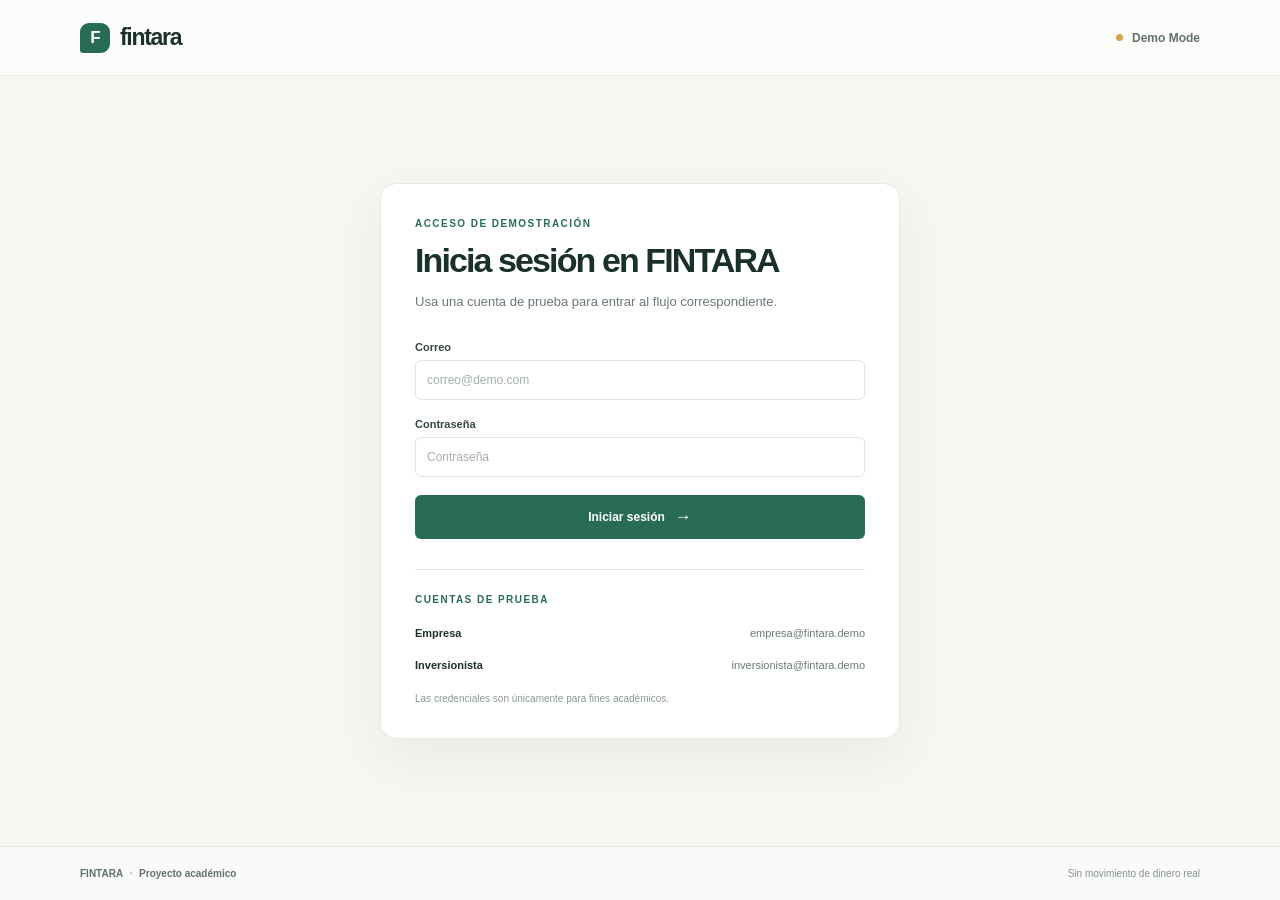
==== business-repayment.html @ a56fd414 "Add files via upload" ====
<!doctype html>
<html lang="es">
  <head>
    <meta charset="utf-8">
    <meta name="viewport" content="width=device-width, initial-scale=1">
    <meta name="theme-color" content="#f6f7f3">

    <title>FINTARA | Plan de pagos</title>

    <link rel="stylesheet" href="styles.css">
    <script src="auth.js" defer></script>
    <script src="business-repayment.js" defer></script>
  </head>

  <body>

    <header class="site-header">

      <a class="brand" href="index.html" aria-label="FINTARA, inicio">
        <span class="brand-mark" aria-hidden="true">F</span>
        <span>fintara</span>
      </a>

      <span class="demo-label">
        <span aria-hidden="true"></span>
        Demo Mode
      </span>

    </header>


    <main>

      <section class="intro">

        <p class="eyebrow">PLAN DE PAGOS</p>

        <h1>Así se vería tu repago.</h1>

        <p class="intro-copy">
  Consulta las condiciones y el calendario estimado de pagos del
  financiamiento simulado.
</p>

      </section>


      <nav class="progress" aria-label="Avance del financiamiento">

        <div class="progress-step progress-step-active">
          <span class="step-number">1</span>
          <span>Solicitud</span>
        </div>

        <span class="progress-line" aria-hidden="true"></span>

        <div class="progress-step progress-step-active">
          <span class="step-number">2</span>
          <span>Fondeo</span>
        </div>

        <span class="progress-line" aria-hidden="true"></span>

        <div class="progress-step progress-step-active">
          <span class="step-number">3</span>
          <span>Repago</span>
        </div>

      </nav>


      <div class="repayment-layout">

        <section class="repayment-card">

          <div class="repayment-header">

            <div>
              <p class="eyebrow">FINANCIAMIENTO SIMULADO</p>
              <h2>Resumen del plan de pagos</h2>
            </div>

            <span class="repayment-status">
              Repago activo
            </span>

          </div>


        <div class="repayment-metrics">

  <div class="repayment-metric">
    <span>Monto financiado</span>
    <strong id="repayment-financed-amount">—</strong>
  </div>

  <div class="repayment-metric">
    <span>Tasa anual demo</span>
   <strong id="repayment-annual-rate">—</strong>
  </div>

  <div class="repayment-metric">
    <span>Pago mensual estimado</span>
    <strong id="repayment-monthly-payment">—</strong>
  </div>

  <div class="repayment-metric">
    <span>Plazo</span>
    <strong id="repayment-term">—</strong>
  </div>

  <div class="repayment-metric">
    <span>Total estimado a pagar</span>
    <strong id="repayment-total">—</strong>
  </div>

  <div class="repayment-metric">
    <span>Comisión de plataforma</span>
    <strong id="repayment-platform-fee">—</strong>
  </div>

</div>

<div class="repayment-assumption-box">

  <p class="eyebrow">SUPUESTO ACADÉMICO</p>

  <p>
    Para este demo, FINTARA utiliza una comisión de plataforma equivalente
    al 4% del monto fondeado. Esta tarifa es un supuesto académico basado
    en referencias del sector y no representa una comisión comercial vigente.
  </p>

  <p>
    La comisión mostrada no incluye IVA.
  </p>

</div>
          <div class="repayment-section">

            <h3>Próximo pago</h3>

            <div class="next-payment-card">

              <div>
                <span>Pago 1 de 12</span>
                <strong id="next-payment-amount">—</strong>
              </div>

              <div>
                <span>Estado</span>
                <strong>Pendiente</strong>
              </div>

            </div>

          </div>


          <div class="repayment-section">

            <h3>Calendario de pagos</h3>

            <div class="repayment-table-wrapper">

              <table class="repayment-table">

                <thead>
                  <tr>
                    <th>Pago</th>
                    <th>Monto</th>
                    <th>Estado</th>
                  </tr>
                </thead>

                <tbody id="repayment-table-body">
                </tbody>

              </table>

            </div>

          </div>


          <div class="funding-note">

            <span class="note-icon" aria-hidden="true">i</span>

            <p>
  <strong>Demo Mode.</strong>
  La tasa, comisión y calendario mostrados son supuestos académicos.
  No existen cargos, transferencias ni obligaciones de pago reales.
</p>

          </div>


          <button
            id="finish-business-flow-button"
            class="submit-button"
            type="button"
          >
            Finalizar demo de empresa
            <span aria-hidden="true">✓</span>
          </button>

        </section>


        <aside class="side-panel">

          <p class="eyebrow">REPAGO</p>

          <h2 id="repayment-business-name">
            Proyecto financiado
          </h2>

          <p id="repayment-purpose">
            —
          </p>

          <div class="side-divider"></div>

          <div class="side-note">

            <span class="note-icon" aria-hidden="true">i</span>

            <p>
              En una operación real, la institución autorizada gestionaría
              el cobro y la distribución de los pagos correspondientes.
            </p>

          </div>

        </aside>

      </div>

    </main>


    <footer class="site-footer">

      <span>
        FINTARA
        <span aria-hidden="true">·</span>
        Proyecto académico
      </span>

      <span>Sin movimiento de dinero real</span>

    </footer>


    <script>
      window.addEventListener("DOMContentLoaded", () => {
        requireRole("business");
      });
    </script>

  </body>
</html>
---- styles.css ----
:root {
  color-scheme: light;
  --ink: #1a302b;
  --muted: #697873;
  --green: #286c58;
  --green-dark: #1e5646;
  --green-pale: #e8f1eb;
  --line: #e5e9e4;
  --paper: #ffffff;
  --canvas: #f6f7f3;
  font-family: "Segoe UI", sans-serif;
  font-synthesis: none;
  text-rendering: optimizeLegibility;
  -webkit-font-smoothing: antialiased;
  -moz-osx-font-smoothing: grayscale;
}

* {
  box-sizing: border-box;
}

body {
  min-width: 320px;
  margin: 0;
  color: var(--ink);
  background: var(--canvas);
}

button,
input,
textarea {
  font: inherit;
}

.site-header {
  height: 76px;
  padding: 0 max(6.25vw, 28px);
  display: flex;
  justify-content: space-between;
  align-items: center;
  border-bottom: 1px solid #e9ece7;
  background: rgba(255, 255, 255, 0.72);
}

.brand {
  display: inline-flex;
  align-items: center;
  gap: 10px;
  color: var(--ink);
  font: 800 23px/1 "Segoe UI", sans-serif;
  letter-spacing: -1.3px;
  text-decoration: none;
}

.brand-mark {
  width: 30px;
  height: 30px;
  display: grid;
  place-items: center;
  border-radius: 9px 9px 9px 3px;
  color: white;
  background: var(--green);
  font-size: 17px;
  letter-spacing: -1px;
}

.demo-label {
  display: inline-flex;
  align-items: center;
  gap: 9px;
  color: #61716b;
  font-size: 12px;
  font-weight: 600;
}

.demo-label > span {
  width: 7px;
  height: 7px;
  border-radius: 50%;
  background: #d8a34a;
}

main {
  width: min(1120px, calc(100% - 48px));
  margin: 0 auto;
}

.intro {
  padding: 55px 0 26px;
  text-align: center;
}

.eyebrow {
  margin: 0 0 12px;
  color: var(--green);
  font-size: 10px;
  font-weight: 700;
  letter-spacing: 1.45px;
}

h1,
h2,
p {
  margin-top: 0;
}

h1,
h2 {
  font-family: "Segoe UI", sans-serif;
}

h1 {
  margin-bottom: 12px;
  font-size: clamp(30px, 4vw, 42px);
  font-weight: 700;
  letter-spacing: -1.9px;
  line-height: 1.14;
}

.intro-copy {
  max-width: 510px;
  margin: 0 auto;
  color: var(--muted);
  font-size: 14px;
  line-height: 1.7;
}

.progress {
  width: min(540px, 100%);
  margin: 13px auto 28px;
  display: flex;
  align-items: center;
  justify-content: center;
}

.progress-step {
  display: flex;
  align-items: center;
  gap: 8px;
  flex: 0 0 auto;
  color: #99a39e;
  font-size: 11px;
  font-weight: 600;
}

.step-number {
  width: 25px;
  height: 25px;
  display: grid;
  place-items: center;
  border: 1px solid #dce2dd;
  border-radius: 50%;
  background: white;
  font-size: 10px;
}

.progress-step-active {
  color: var(--green-dark);
}

.progress-step-active .step-number {
  border-color: var(--green);
  color: white;
  background: var(--green);
}

.progress-line {
  width: clamp(28px, 7vw, 76px);
  height: 1px;
  margin: 0 12px;
  background: #dfe4df;
}

.content-grid {
  display: grid;
  grid-template-columns: minmax(0, 1.75fr) minmax(260px, 0.9fr);
  gap: 20px;
  align-items: start;
  padding-bottom: 56px;
}

.form-card,
.side-panel {
  border: 1px solid #eaede8;
  border-radius: 12px;
  background: var(--paper);
  box-shadow: 0 8px 28px rgba(29, 56, 45, 0.035);
}

.form-card {
  padding: 29px 32px 26px;
}

.card-heading {
  display: flex;
  justify-content: space-between;
  gap: 16px;
  align-items: flex-start;
  margin-bottom: 25px;
}

.card-heading .eyebrow {
  margin-bottom: 8px;
  font-size: 9px;
}

.card-heading h2,
.side-panel h2 {
  margin-bottom: 7px;
  font-size: 21px;
  font-weight: 700;
  letter-spacing: -0.7px;
  line-height: 1.3;
}

.section-copy {
  margin-bottom: 0;
  color: var(--muted);
  font-size: 12px;
}

.lock-badge {
  margin-top: 3px;
  padding: 7px 9px;
  border: 1px solid #e4ece5;
  border-radius: 6px;
  color: #667870;
  background: #f8faf7;
  font-size: 9px;
  white-space: nowrap;
}

.lock-badge span {
  margin-right: 3px;
  color: #4e876f;
  font-size: 8px;
}

fieldset {
  min-width: 0;
  margin: 0;
  padding: 0 0 24px;
  border: 0;
}

fieldset + fieldset {
  padding-top: 21px;
  border-top: 1px solid var(--line);
}

legend {
  width: 100%;
  margin-bottom: 17px;
  color: var(--ink);
  font: 700 13px/1.4 "Segoe UI", sans-serif;
}

legend span {
  margin-right: 8px;
  color: #9ba9a1;
  font: 600 10px/1 "Segoe UI", sans-serif;
}

.field-grid {
  display: grid;
  grid-template-columns: repeat(2, minmax(0, 1fr));
  gap: 15px 14px;
}

.field {
  display: flex;
  flex-direction: column;
  gap: 7px;
  color: #34463f;
  font-size: 11px;
  font-weight: 600;
}

.field-full {
  grid-column: 1 / -1;
}

.field input,
.field textarea {
  width: 100%;
  min-width: 0;
  border: 1px solid #dfe5df;
  border-radius: 6px;
  outline: none;
  color: var(--ink);
  background: #fff;
  font-size: 12px;
  font-weight: 400;
  transition: border-color 140ms ease, box-shadow 140ms ease;
}

.field input {
  height: 40px;
  padding: 0 11px;
}

.field textarea {
  min-height: 88px;
  padding: 10px 11px;
  resize: vertical;
  line-height: 1.5;
}

.field input::placeholder,
.field textarea::placeholder {
  color: #a5afaa;
}

.field input:focus,
.field textarea:focus {
  border-color: #6f9c88;
  box-shadow: 0 0 0 3px rgba(40, 108, 88, 0.1);
}

.input-prefix,
.input-suffix {
  height: 40px;
  display: flex;
  align-items: center;
  border: 1px solid #dfe5df;
  border-radius: 6px;
  color: #77857e;
  background: white;
}

.input-prefix > span {
  padding-left: 12px;
  font-size: 13px;
}

.input-prefix input,
.input-suffix input {
  height: 100%;
  border: 0;
  box-shadow: none !important;
}

.input-prefix input {
  padding-left: 6px;
}

.input-suffix input {
  padding-right: 4px;
}

.input-suffix > span {
  padding: 0 11px 0 4px;
  font-size: 11px;
}

.input-prefix:focus-within,
.input-suffix:focus-within {
  border-color: #6f9c88;
  box-shadow: 0 0 0 3px rgba(40, 108, 88, 0.1);
}

.field-hint {
  color: #88958f;
  font-size: 10px;
  font-weight: 400;
}

.form-message {
  margin: 0 0 14px;
  padding: 12px 14px;
  border: 1px solid #cfe3d4;
  border-radius: 7px;
  color: #285b43;
  background: #f2f8f2;
  font-size: 12px;
  line-height: 1.55;
}

.form-message-error {
  border-color: #efcfca;
  color: #8c3f34;
  background: #fff7f5;
}

.submit-button {
  width: 100%;
  min-height: 44px;
  display: flex;
  justify-content: center;
  align-items: center;
  gap: 10px;
  border: 0;
  border-radius: 6px;
  color: white;
  background: var(--green);
  cursor: pointer;
  font-size: 12px;
  font-weight: 700;
  transition: background 140ms ease, transform 140ms ease;
}

.submit-button:hover {
  background: var(--green-dark);
}

.submit-button:active {
  transform: translateY(1px);
}

.submit-button:focus-visible {
  outline: 3px solid rgba(40, 108, 88, 0.25);
  outline-offset: 2px;
}

.submit-button span {
  font-size: 17px;
  line-height: 1;
}

.form-footnote {
  margin: 11px 0 0;
  color: #89958f;
  font-size: 10px;
  text-align: center;
}

.side-panel {
  padding: 24px 23px 22px;
  overflow: hidden;
  background: linear-gradient(160deg, #fcfdfb 0%, #f3f7f1 100%);
}

.side-icon {
  width: 48px;
  height: 48px;
  margin-bottom: 22px;
  display: grid;
  place-items: center;
  border: 1px solid #dce9dd;
  border-radius: 10px;
  color: var(--green);
  background: #edf4ec;
}

.side-icon svg {
  width: 32px;
  height: 32px;
}

.side-panel .eyebrow {
  margin-bottom: 9px;
  font-size: 9px;
}

.side-panel h2 {
  max-width: 240px;
  font-size: 19px;
}

.side-panel > p:not(.eyebrow) {
  margin-bottom: 0;
  color: var(--muted);
  font-size: 11px;
  line-height: 1.7;
}

.side-divider {
  height: 1px;
  margin: 19px 0;
  background: #e2e9e1;
}

.side-note {
  display: flex;
  align-items: flex-start;
  gap: 9px;
  padding: 11px;
  border: 1px solid #e2e9dc;
  border-radius: 7px;
  background: rgba(255, 255, 255, 0.7);
}

.note-icon {
  width: 16px;
  height: 16px;
  flex: 0 0 16px;
  display: grid;
  place-items: center;
  margin-top: 1px;
  border-radius: 50%;
  color: white;
  background: #6b8e72;
  font: 700 10px/1 "Segoe UI", sans-serif;
}

.side-note p {
  margin: 0;
  color: #69776e;
  font-size: 10px;
  line-height: 1.6;
}

.side-note strong {
  color: #35493b;
}

.side-steps {
  display: grid;
  gap: 13px;
  margin-top: 20px;
}

.side-steps > div {
  display: flex;
  align-items: center;
  gap: 10px;
}

.side-steps span {
  color: #8ba093;
  font-size: 9px;
  font-weight: 700;
}

.side-steps p {
  margin: 0;
  color: #55665d;
  font-size: 10px;
}

.site-footer {
  min-height: 54px;
  padding: 0 max(6.25vw, 28px);
  display: flex;
  justify-content: space-between;
  align-items: center;
  border-top: 1px solid #e7ebe6;
  color: #84918a;
  background: #fafbf8;
  font-size: 10px;
}

.site-footer > span:first-child {
  color: #607168;
  font-weight: 600;
}

.site-footer > span:first-child span {
  margin: 0 4px;
  color: #a4afa8;
}

@media (max-width: 780px) {
  .content-grid {
    grid-template-columns: 1fr;
  }

  .side-panel {
    display: grid;
    grid-template-columns: auto 1fr;
    column-gap: 16px;
    align-items: start;
  }

  .side-icon {
    grid-row: span 2;
    margin-bottom: 0;
  }

  .side-panel .eyebrow {
    align-self: end;
  }

  .side-panel h2 {
    max-width: none;
  }

  .side-panel > p:not(.eyebrow),
  .side-divider,
  .side-note,
  .side-steps {
    grid-column: 1 / -1;
  }
}

@media (max-width: 540px) {
  .site-header {
    height: 64px;
    padding: 0 20px;
  }

  .brand {
    font-size: 21px;
  }

  .demo-label {
    font-size: 10px;
  }

  main {
    width: calc(100% - 32px);
  }

  .intro {
    padding: 39px 0 20px;
  }

  .intro-copy {
    max-width: 390px;
    font-size: 12px;
  }

  .progress {
    margin-bottom: 21px;
  }

  .progress-step {
    gap: 5px;
    font-size: 9px;
  }

  .step-number {
    width: 22px;
    height: 22px;
  }

  .progress-line {
    width: clamp(13px, 6vw, 28px);
    margin: 0 6px;
  }

  .form-card {
    padding: 23px 18px 21px;
  }

  .card-heading {
    display: block;
  }

  .lock-badge {
    display: inline-block;
    margin-top: 13px;
  }

  .field-grid {
    grid-template-columns: 1fr;
  }

  .field-full {
    grid-column: auto;
  }

  .side-panel {
    padding: 20px;
  }

  .site-footer {
    min-height: 60px;
    padding: 10px 18px;
    gap: 10px;
    font-size: 9px;
  }
}

/* =========================================================
   HOME PAGE
   ========================================================= */

.home-header {
  gap: 28px;
}

.main-navigation {
  display: flex;
  align-items: center;
  gap: 28px;
  margin-left: auto;
}

.main-navigation a {
  color: #5f7068;
  font-size: 12px;
  font-weight: 600;
  text-decoration: none;
  transition: color 140ms ease;
}

.main-navigation a:hover {
  color: var(--green);
}

.home-main {
  width: min(1120px, calc(100% - 48px));
  min-height: calc(100vh - 130px);
  display: flex;
  align-items: center;
}

.home-hero {
  width: 100%;
  display: grid;
  grid-template-columns: minmax(0, 1.25fr) minmax(300px, 0.75fr);
  gap: 60px;
  align-items: center;
  padding: 76px 0;
}

.home-hero-content {
  max-width: 650px;
}

.home-hero-content h1 {
  max-width: 650px;
  margin-bottom: 20px;
  font-size: clamp(42px, 5vw, 66px);
  line-height: 1.04;
  letter-spacing: -3px;
}

.home-description {
  max-width: 580px;
  margin-bottom: 30px;
  color: var(--muted);
  font-size: 15px;
  line-height: 1.75;
}

.home-actions {
  display: flex;
  flex-wrap: wrap;
  gap: 12px;
}

.primary-button,
.secondary-button {
  min-height: 48px;
  display: inline-flex;
  align-items: center;
  justify-content: center;
  gap: 14px;
  padding: 0 20px;
  border-radius: 7px;
  font-size: 12px;
  font-weight: 700;
  text-decoration: none;
  transition:
    background 140ms ease,
    color 140ms ease,
    border-color 140ms ease,
    transform 140ms ease;
}

.primary-button {
  border: 1px solid var(--green);
  color: white;
  background: var(--green);
}

.primary-button:hover {
  background: var(--green-dark);
}

.secondary-button {
  border: 1px solid #dbe2dc;
  color: var(--ink);
  background: white;
}

.secondary-button:hover {
  border-color: #aabcb2;
  color: var(--green-dark);
}

.primary-button:active,
.secondary-button:active {
  transform: translateY(1px);
}

.home-demo-note {
  margin: 17px 0 0;
  color: #8b9891;
  font-size: 10px;
}

.home-preview {
  padding: 31px;
  border: 1px solid #e3e9e3;
  border-radius: 16px;
  background:
    linear-gradient(
      155deg,
      rgba(255, 255, 255, 0.98),
      rgba(237, 244, 236, 0.92)
    );
  box-shadow: 0 18px 50px rgba(29, 56, 45, 0.06);
}

.home-preview h2 {
  margin-bottom: 27px;
  font-size: 26px;
  line-height: 1.25;
}

.user-option {
  display: flex;
  gap: 16px;
  padding: 20px 0;
  border-top: 1px solid #dfe7df;
}

.user-option-number {
  padding-top: 2px;
  color: #8da095;
  font-size: 9px;
  font-weight: 700;
}

.user-option strong {
  display: block;
  margin-bottom: 5px;
  color: var(--ink);
  font-size: 13px;
}

.user-option p {
  margin: 0;
  color: var(--muted);
  font-size: 11px;
  line-height: 1.6;
}

.home-side-note {
  margin-top: 8px;
}


/* =========================================================
   HOME PAGE RESPONSIVE
   ========================================================= */

@media (max-width: 820px) {
  .main-navigation {
    display: none;
  }

  .home-hero {
    grid-template-columns: 1fr;
    gap: 35px;
    padding: 55px 0;
  }

  .home-hero-content {
    max-width: none;
  }

  .home-preview {
    max-width: none;
  }
}

@media (max-width: 540px) {
  .home-main {
    width: calc(100% - 32px);
    min-height: auto;
  }

  .home-hero {
    gap: 30px;
    padding: 45px 0;
  }

  .home-hero-content h1 {
    font-size: 39px;
    letter-spacing: -2px;
  }

  .home-description {
    font-size: 13px;
  }

  .home-actions {
    display: grid;
    grid-template-columns: 1fr;
  }

  .primary-button,
  .secondary-button {
    width: 100%;
  }

  .home-preview {
    padding: 23px 20px;
  }

  .home-preview h2 {
    font-size: 22px;
  }
}
/* =========================================================
   LOGIN
   ========================================================= */

.login-main {
  width: min(520px, calc(100% - 32px));
  min-height: calc(100vh - 130px);
  margin: 0 auto;
  display: flex;
  align-items: center;
  justify-content: center;
  padding: 48px 0;
}

.login-card {
  width: 100%;
  padding: 34px;
  border: 1px solid #e3e9e3;
  border-radius: 16px;
  background: white;
  box-shadow: 0 18px 50px rgba(29, 56, 45, 0.06);
}

.login-card h1 {
  margin-bottom: 12px;
  font-size: 34px;
}

.login-description {
  margin-bottom: 28px;
  color: var(--muted);
  font-size: 13px;
  line-height: 1.6;
}

.login-card form {
  display: grid;
  gap: 18px;
}

.demo-accounts {
  margin-top: 30px;
  padding-top: 24px;
  border-top: 1px solid var(--line);
}

.demo-account {
  display: flex;
  justify-content: space-between;
  gap: 16px;
  padding: 10px 0;
  color: var(--muted);
  font-size: 11px;
}

.demo-account strong {
  color: var(--ink);
}

.demo-account-note {
  margin: 12px 0 0;
  color: #8b9891;
  font-size: 10px;
}

@media (max-width: 540px) {
  .login-card {
    padding: 25px 20px;
  }

  .login-card h1 {
    font-size: 30px;
  }

  .demo-account {
    display: grid;
    gap: 4px;
  }
}
/* =========================================================
   BUSINESS REQUEST SUMMARY
   ========================================================= */

.summary-layout {
  display: grid;
  grid-template-columns: minmax(0, 1.7fr) minmax(260px, 0.8fr);
  gap: 20px;
  align-items: start;
  padding-bottom: 56px;
}

.summary-card {
  padding: 29px 32px 28px;
  border: 1px solid #eaede8;
  border-radius: 12px;
  background: var(--paper);
  box-shadow: 0 8px 28px rgba(29, 56, 45, 0.035);
}

.summary-section {
  padding: 23px 0;
  border-top: 1px solid var(--line);
}

.summary-section h3 {
  margin: 0 0 16px;
  color: var(--ink);
  font-size: 13px;
}

.summary-grid {
  display: grid;
  grid-template-columns: repeat(2, minmax(0, 1fr));
  gap: 18px;
}

.summary-item {
  display: flex;
  flex-direction: column;
  gap: 5px;
}

.summary-item-full {
  grid-column: 1 / -1;
}

.summary-item span {
  color: #89958f;
  font-size: 10px;
}

.summary-item strong {
  color: var(--ink);
  font-size: 12px;
  font-weight: 600;
  line-height: 1.5;
}

.summary-actions {
  display: grid;
  grid-template-columns: auto 1fr;
  gap: 12px;
  margin-top: 22px;
}

.summary-confirm-button {
  width: 100%;
}

@media (max-width: 780px) {
  .summary-layout {
    grid-template-columns: 1fr;
  }
}

@media (max-width: 540px) {
  .summary-card {
    padding: 23px 18px;
  }

  .summary-grid {
    grid-template-columns: 1fr;
  }

  .summary-item-full {
    grid-column: auto;
  }

  .summary-actions {
    grid-template-columns: 1fr;
  }

  .summary-actions .secondary-button {
    width: 100%;
  }
}
/* =========================================================
   BUSINESS PROJECT STATUS
   ========================================================= */

.status-layout {
  display: grid;
  grid-template-columns: minmax(0, 1.7fr) minmax(260px, 0.8fr);
  gap: 20px;
  align-items: start;
  padding-bottom: 56px;
}

.status-card {
  padding: 30px 32px;
  border: 1px solid #eaede8;
  border-radius: 12px;
  background: var(--paper);
  box-shadow: 0 8px 28px rgba(29, 56, 45, 0.035);
}

.status-badge {
  width: fit-content;
  margin-bottom: 18px;
  padding: 7px 10px;
  border: 1px solid #cfe3d4;
  border-radius: 999px;
  color: #285b43;
  background: #f2f8f2;
  font-size: 10px;
  font-weight: 700;
}

.status-card h2 {
  margin-bottom: 10px;
  font-size: 24px;
}

.status-copy {
  max-width: 620px;
  margin-bottom: 25px;
  color: var(--muted);
  font-size: 12px;
  line-height: 1.7;
}

.status-summary {
  display: grid;
  grid-template-columns: repeat(3, minmax(0, 1fr));
  gap: 12px;
  margin-bottom: 27px;
}

.status-summary-item {
  padding: 14px;
  border: 1px solid var(--line);
  border-radius: 8px;
  background: #fafbf8;
}

.status-summary-item span {
  display: block;
  margin-bottom: 5px;
  color: #8b9891;
  font-size: 9px;
}

.status-summary-item strong {
  color: var(--ink);
  font-size: 12px;
}

.status-process {
  margin-bottom: 24px;
  padding-top: 22px;
  border-top: 1px solid var(--line);
}

.status-process h3 {
  margin: 0 0 18px;
  font-size: 13px;
}

.status-step {
  display: flex;
  gap: 13px;
  margin-bottom: 17px;
}

.status-step-icon {
  width: 25px;
  height: 25px;
  flex: 0 0 25px;
  display: grid;
  place-items: center;
  border: 1px solid #dce2dd;
  border-radius: 50%;
  color: #738079;
  background: white;
  font-size: 9px;
  font-weight: 700;
}

.status-step-current {
  border-color: var(--green);
  color: white;
  background: var(--green);
}

.status-step strong {
  display: block;
  margin-bottom: 3px;
  color: var(--ink);
  font-size: 11px;
}

.status-step p {
  margin: 0;
  color: var(--muted);
  font-size: 10px;
  line-height: 1.6;
}

@media (max-width: 780px) {
  .status-layout {
    grid-template-columns: 1fr;
  }
}

@media (max-width: 540px) {
  .status-card {
    padding: 23px 18px;
  }

  .status-summary {
    grid-template-columns: 1fr;
  }
}
/* =========================================================
   BUSINESS FUNDING PROGRESS
   ========================================================= */

.funding-layout {
  display: grid;
  grid-template-columns: minmax(0, 1.7fr) minmax(260px, 0.8fr);
  gap: 20px;
  align-items: start;
  padding-bottom: 56px;
}

.funding-card {
  padding: 30px 32px;
  border: 1px solid #eaede8;
  border-radius: 12px;
  background: var(--paper);
  box-shadow: 0 8px 28px rgba(29, 56, 45, 0.035);
}

.funding-header {
  display: flex;
  justify-content: space-between;
  gap: 20px;
  align-items: flex-start;
  margin-bottom: 30px;
}

.funding-header h2 {
  margin-bottom: 0;
  font-size: 24px;
}

.funding-status {
  padding: 7px 10px;
  border: 1px solid #cfe3d4;
  border-radius: 999px;
  color: #285b43;
  background: #f2f8f2;
  font-size: 10px;
  font-weight: 700;
}

.funding-main-number {
  margin-bottom: 18px;
}

.funding-main-number > span {
  display: block;
  margin-bottom: 6px;
  color: #8b9891;
  font-size: 10px;
}

.funding-main-number strong {
  display: block;
  margin-bottom: 4px;
  color: var(--ink);
  font-size: 34px;
  letter-spacing: -1px;
}

.funding-main-number p {
  margin: 0;
  color: var(--muted);
  font-size: 11px;
}

.funding-progress-bar {
  width: 100%;
  height: 10px;
  overflow: hidden;
  border-radius: 999px;
  background: #e8ece8;
}

.funding-progress-fill {
  width: 0;
  height: 100%;
  border-radius: inherit;
  background: var(--green);
  transition: width 500ms ease;
}

.funding-percentage-row {
  display: flex;
  justify-content: space-between;
  margin-top: 8px;
  color: var(--muted);
  font-size: 10px;
}

.funding-percentage-row strong {
  color: var(--green-dark);
}

.funding-metrics {
  display: grid;
  grid-template-columns: repeat(3, minmax(0, 1fr));
  gap: 12px;
  margin: 26px 0;
}

.funding-metric {
  padding: 14px;
  border: 1px solid var(--line);
  border-radius: 8px;
  background: #fafbf8;
}

.funding-metric span {
  display: block;
  margin-bottom: 6px;
  color: #89958f;
  font-size: 9px;
}

.funding-metric strong {
  color: var(--ink);
  font-size: 12px;
}

.funding-note {
  display: flex;
  gap: 10px;
  margin-bottom: 22px;
  padding: 13px;
  border: 1px solid #e2e9dc;
  border-radius: 8px;
  background: #f8faf7;
}

.funding-note p {
  margin: 0;
  color: var(--muted);
  font-size: 10px;
  line-height: 1.6;
}

@media (max-width: 780px) {
  .funding-layout {
    grid-template-columns: 1fr;
  }
}

@media (max-width: 540px) {
  .funding-card {
    padding: 23px 18px;
  }

  .funding-header {
    display: block;
  }

  .funding-status {
    display: inline-block;
    margin-top: 15px;
  }

  .funding-metrics {
    grid-template-columns: 1fr;
  }
}
/* =========================================================
   BUSINESS FUNDING COMPLETED
   ========================================================= */

.funded-layout {
  display: grid;
  grid-template-columns: minmax(0, 1.7fr) minmax(260px, 0.8fr);
  gap: 20px;
  align-items: start;
  padding-bottom: 56px;
}

.funded-card {
  padding: 30px 32px;
  border: 1px solid #eaede8;
  border-radius: 12px;
  background: var(--paper);
  box-shadow: 0 8px 28px rgba(29, 56, 45, 0.035);
}

.funded-success-icon {
  width: 48px;
  height: 48px;
  display: grid;
  place-items: center;
  margin-bottom: 16px;
  border-radius: 50%;
  color: white;
  background: var(--green);
  font-size: 21px;
  font-weight: 700;
}

.funded-status {
  display: inline-block;
  margin-bottom: 22px;
  padding: 7px 10px;
  border: 1px solid #cfe3d4;
  border-radius: 999px;
  color: #285b43;
  background: #f2f8f2;
  font-size: 10px;
  font-weight: 700;
}

.funded-card h2 {
  margin-bottom: 10px;
  font-size: 24px;
}

.funded-copy {
  max-width: 620px;
  margin-bottom: 26px;
  color: var(--muted);
  font-size: 12px;
  line-height: 1.7;
}

.funded-total {
  margin-bottom: 17px;
}

.funded-total span {
  display: block;
  margin-bottom: 6px;
  color: #89958f;
  font-size: 10px;
}

.funded-total strong {
  color: var(--ink);
  font-size: 34px;
  letter-spacing: -1px;
}

.funded-progress-bar {
  width: 100%;
  height: 10px;
  overflow: hidden;
  border-radius: 999px;
  background: #e8ece8;
}

.funded-progress-fill {
  width: 100%;
  height: 100%;
  border-radius: inherit;
  background: var(--green);
}

.funded-progress-label {
  display: flex;
  justify-content: space-between;
  margin-top: 8px;
  color: var(--muted);
  font-size: 10px;
}

.funded-progress-label strong {
  color: var(--green-dark);
}

.funded-metrics {
  display: grid;
  grid-template-columns: repeat(3, minmax(0, 1fr));
  gap: 12px;
  margin: 26px 0;
}

.funded-metric {
  padding: 14px;
  border: 1px solid var(--line);
  border-radius: 8px;
  background: #fafbf8;
}

.funded-metric span {
  display: block;
  margin-bottom: 6px;
  color: #89958f;
  font-size: 9px;
}

.funded-metric strong {
  color: var(--ink);
  font-size: 12px;
}

.funded-next-step {
  margin-bottom: 20px;
  padding: 20px;
  border: 1px solid var(--line);
  border-radius: 9px;
  background: #fafbf8;
}

.funded-next-step h3 {
  margin: 0 0 8px;
  color: var(--ink);
  font-size: 13px;
}

.funded-next-step p:not(.eyebrow) {
  margin: 0;
  color: var(--muted);
  font-size: 10px;
  line-height: 1.65;
}

@media (max-width: 780px) {
  .funded-layout {
    grid-template-columns: 1fr;
  }
}

@media (max-width: 540px) {
  .funded-card {
    padding: 23px 18px;
  }

  .funded-metrics {
    grid-template-columns: 1fr;
  }
}
.repayment-assumption-box {
  margin-bottom: 26px;
  padding: 16px;
  border: 1px solid #dfe8df;
  border-radius: 8px;
  background: #f6f9f5;
}

.repayment-assumption-box p:not(.eyebrow) {
  margin: 0 0 7px;
  color: var(--muted);
  font-size: 10px;
  line-height: 1.65;
}

.repayment-assumption-box p:last-child {
  margin-bottom: 0;
}
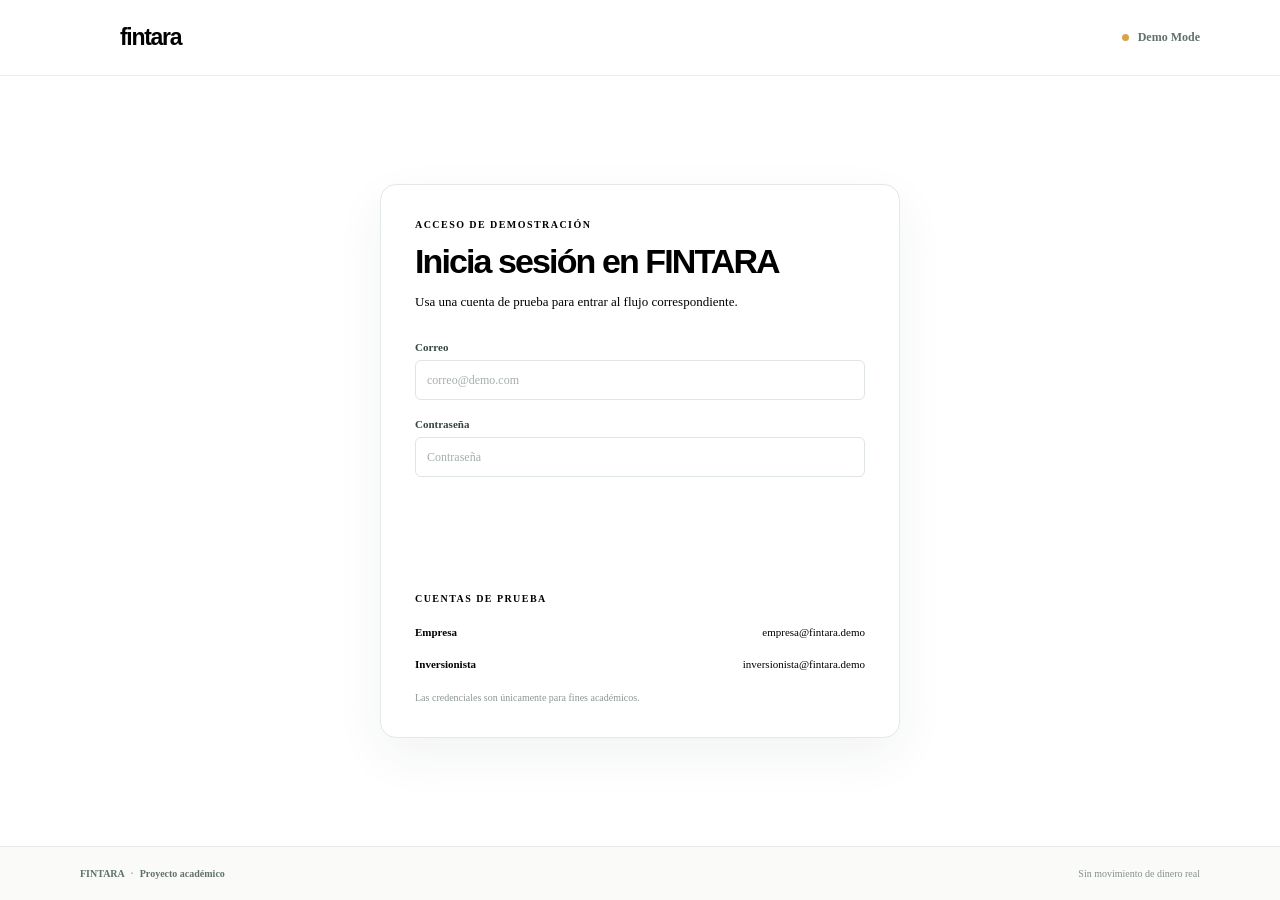
==== commit 2fd8de2b: "Add files via upload" ====
--- a/business-repayment.html
+++ b/business-repayment.html
@@ -1,3 +1,312 @@
+<<<<<<< HEAD
+<!doctype html>
+<html lang="es">
+  <head>
+    <meta charset="utf-8">
+    <meta name="viewport" content="width=device-width, initial-scale=1">
+    <meta name="theme-color" content="#f6f7f3">
+
+    <title>FINTARA | Plan de pagos</title>
+
+    <link rel="stylesheet" href="styles.css">
+    <script src="auth.js" defer></script>
+    <script src="business-repayment.js" defer></script>
+  </head>
+
+  <body>
+
+    <header class="site-header">
+
+      <a class="brand" href="index.html" aria-label="FINTARA, inicio">
+        <span class="brand-mark" aria-hidden="true">F</span>
+        <span>fintara</span>
+      </a>
+
+      <span class="demo-label">
+        <span aria-hidden="true"></span>
+        Demo Mode
+      </span>
+
+    </header>
+
+
+    <main>
+
+      <section class="intro">
+
+        <p class="eyebrow">PLAN DE PAGOS</p>
+
+        <h1>Así se vería tu repago.</h1>
+
+        <p class="intro-copy">
+  Consulta las condiciones y el calendario estimado de pagos del
+  financiamiento simulado.
+</p>
+
+      </section>
+
+
+      <nav class="progress" aria-label="Avance del financiamiento">
+
+        <div class="progress-step progress-step-active">
+          <span class="step-number">1</span>
+          <span>Solicitud</span>
+        </div>
+
+        <span class="progress-line" aria-hidden="true"></span>
+
+        <div class="progress-step progress-step-active">
+          <span class="step-number">2</span>
+          <span>Fondeo</span>
+        </div>
+
+        <span class="progress-line" aria-hidden="true"></span>
+
+        <div class="progress-step progress-step-active">
+          <span class="step-number">3</span>
+          <span>Repago</span>
+        </div>
+
+      </nav>
+
+
+      <div class="repayment-layout">
+
+        <section class="repayment-card">
+
+          <div class="repayment-header">
+
+            <div>
+              <p class="eyebrow">FINANCIAMIENTO SIMULADO</p>
+              <h2>Tu financiamiento</h2>
+            </div>
+
+            <span class="repayment-status">
+              Repago activo
+            </span>
+
+          </div>
+
+
+        <div class="repayment-metrics">
+
+  <div class="repayment-metric">
+    <span>Monto financiado</span>
+    <strong id="repayment-financed-amount">—</strong>
+  </div>
+
+  <div class="repayment-metric">
+    <span>Tasa anual demo</span>
+   <strong id="repayment-annual-rate">—</strong>
+  </div>
+
+  <div class="repayment-metric">
+    <span>Pago mensual estimado</span>
+    <strong id="repayment-monthly-payment">—</strong>
+  </div>
+
+  <div class="repayment-metric">
+    <span>Plazo</span>
+    <strong id="repayment-term">—</strong>
+  </div>
+
+  <div class="repayment-metric">
+    <span>Total estimado a pagar</span>
+    <strong id="repayment-total">—</strong>
+  </div>
+
+  <div class="repayment-metric">
+    <span>Comisión de plataforma</span>
+    <strong id="repayment-platform-fee">—</strong>
+  </div>
+
+</div>
+
+<div class="repayment-assumption-box">
+
+  <p class="eyebrow">SUPUESTO ACADÉMICO</p>
+
+  <p>
+    Para este demo, FINTARA utiliza una comisión de plataforma equivalente
+    al 4% del monto fondeado. Esta tarifa es un supuesto académico basado
+    en referencias del sector y no representa una comisión comercial vigente.
+  </p>
+
+  <p>
+    La comisión mostrada no incluye IVA.
+  </p>
+
+</div>
+          <div class="repayment-highlight">
+
+  <div class="repayment-highlight-main">
+
+    <p class="eyebrow">PRÓXIMO PAGO</p>
+
+    <strong
+      id="next-payment-amount"
+      class="next-payment-amount"
+    >
+      —
+    </strong>
+
+    <p
+      id="next-payment-date"
+      class="next-payment-date"
+    >
+      —
+    </p>
+
+  </div>
+
+
+  <div class="repayment-highlight-side">
+
+    <div>
+      <span>Pago</span>
+      <strong id="next-payment-number">1 de 12</strong>
+    </div>
+
+    <div>
+      <span>Estado</span>
+      <strong class="repayment-pending-text">
+        Pendiente
+      </strong>
+    </div>
+
+  </div>
+
+</div>
+<div class="repayment-progress-section">
+
+  <div class="repayment-progress-header">
+
+    <div>
+      <span>Progreso del repago</span>
+      <strong>0 de <span id="repayment-total-payments">12</span> pagos</strong>
+    </div>
+
+    <strong id="repayment-progress-percentage">
+      0%
+    </strong>
+
+  </div>
+
+  <div class="repayment-progress-bar">
+    <div
+      id="repayment-progress-fill"
+      class="repayment-progress-fill"
+    ></div>
+  </div>
+
+</div>
+
+
+          <div class="repayment-section">
+
+            <h3>Calendario de pagos</h3>
+
+            <div class="repayment-table-wrapper">
+
+              <table class="repayment-table">
+
+               <thead>
+  <tr>
+    <th>Pago</th>
+    <th>Fecha</th>
+    <th>Monto</th>
+    <th>Estado</th>
+  </tr>
+</thead>
+
+                <tbody id="repayment-table-body">
+                </tbody>
+
+              </table>
+
+            </div>
+
+          </div>
+
+
+          <div class="funding-note">
+
+            <span class="note-icon" aria-hidden="true">i</span>
+
+            <p>
+  <strong>Demo Mode.</strong>
+  La tasa, comisión y calendario mostrados son supuestos académicos.
+  No existen cargos, transferencias ni obligaciones de pago reales.
+</p>
+
+          </div>
+
+
+          <button
+            id="finish-business-flow-button"
+            class="submit-button"
+            type="button"
+          >
+            Finalizar demo de empresa
+            <span aria-hidden="true">✓</span>
+          </button>
+
+        </section>
+
+
+        <aside class="side-panel">
+
+          <p class="eyebrow">REPAGO</p>
+
+          <h2 id="repayment-business-name">
+            Proyecto financiado
+          </h2>
+
+          <p id="repayment-purpose">
+            —
+          </p>
+
+          <div class="side-divider"></div>
+
+          <div class="side-note">
+
+            <span class="note-icon" aria-hidden="true">i</span>
+
+            <p>
+              En una operación real, la institución autorizada gestionaría
+              el cobro y la distribución de los pagos correspondientes.
+            </p>
+
+          </div>
+
+        </aside>
+
+      </div>
+
+    </main>
+
+
+    <footer class="site-footer">
+
+      <span>
+        FINTARA
+        <span aria-hidden="true">·</span>
+        Proyecto académico
+      </span>
+
+      <span>Sin movimiento de dinero real</span>
+
+    </footer>
+
+
+    <script>
+      window.addEventListener("DOMContentLoaded", () => {
+        requireRole("business");
+      });
+    </script>
+
+  </body>
+=======
 <!doctype html>
 <html lang="es">
   <head>
@@ -260,4 +569,5 @@
     </script>
 
   </body>
+>>>>>>> da88c5f5d898c9457d59468a40252411ef643a81
 </html>
--- a/styles.css
+++ b/styles.css
@@ -1,3 +1,1699 @@
+<<<<<<< HEAD
+:root {
+  color-scheme: light;
+  --ink: #1a302b;
+  --muted: #697873;
+  --green: #286c58;
+  --green-dark: #1e5646;
+  --green-pale: #e8f1eb;
+  --line: #e5e9e4;
+  --paper: #ffffff;
+  --canvas: #f6f7f3;
+  font-family: "Segoe UI", sans-serif;
+  font-synthesis: none;
+  text-rendering: optimizeLegibility;
+  -webkit-font-smoothing: antialiased;
+  -moz-osx-font-smoothing: grayscale;
+}
+
+* {
+  box-sizing: border-box;
+}
+
+body {
+  min-width: 320px;
+  margin: 0;
+  color: var(--ink);
+  background: var(--canvas);
+}
+
+button,
+input,
+textarea {
+  font: inherit;
+}
+
+.site-header {
+  height: 76px;
+  padding: 0 max(6.25vw, 28px);
+  display: flex;
+  justify-content: space-between;
+  align-items: center;
+  border-bottom: 1px solid #e9ece7;
+  background: rgba(255, 255, 255, 0.72);
+}
+
+.brand {
+  display: inline-flex;
+  align-items: center;
+  gap: 10px;
+  color: var(--ink);
+  font: 800 23px/1 "Segoe UI", sans-serif;
+  letter-spacing: -1.3px;
+  text-decoration: none;
+}
+
+.brand-mark {
+  width: 30px;
+  height: 30px;
+  display: grid;
+  place-items: center;
+  border-radius: 9px 9px 9px 3px;
+  color: white;
+  background: var(--green);
+  font-size: 17px;
+  letter-spacing: -1px;
+}
+
+.demo-label {
+  display: inline-flex;
+  align-items: center;
+  gap: 9px;
+  color: #61716b;
+  font-size: 12px;
+  font-weight: 600;
+}
+
+.demo-label > span {
+  width: 7px;
+  height: 7px;
+  border-radius: 50%;
+  background: #d8a34a;
+}
+
+main {
+  width: min(1120px, calc(100% - 48px));
+  margin: 0 auto;
+}
+
+.intro {
+  padding: 55px 0 26px;
+  text-align: center;
+}
+
+.eyebrow {
+  margin: 0 0 12px;
+  color: var(--green);
+  font-size: 10px;
+  font-weight: 700;
+  letter-spacing: 1.45px;
+}
+
+h1,
+h2,
+p {
+  margin-top: 0;
+}
+
+h1,
+h2 {
+  font-family: "Segoe UI", sans-serif;
+}
+
+h1 {
+  margin-bottom: 12px;
+  font-size: clamp(30px, 4vw, 42px);
+  font-weight: 700;
+  letter-spacing: -1.9px;
+  line-height: 1.14;
+}
+
+.intro-copy {
+  max-width: 510px;
+  margin: 0 auto;
+  color: var(--muted);
+  font-size: 14px;
+  line-height: 1.7;
+}
+
+.progress {
+  width: min(540px, 100%);
+  margin: 13px auto 28px;
+  display: flex;
+  align-items: center;
+  justify-content: center;
+}
+
+.progress-step {
+  display: flex;
+  align-items: center;
+  gap: 8px;
+  flex: 0 0 auto;
+  color: #99a39e;
+  font-size: 11px;
+  font-weight: 600;
+}
+
+.step-number {
+  width: 25px;
+  height: 25px;
+  display: grid;
+  place-items: center;
+  border: 1px solid #dce2dd;
+  border-radius: 50%;
+  background: white;
+  font-size: 10px;
+}
+
+.progress-step-active {
+  color: var(--green-dark);
+}
+
+.progress-step-active .step-number {
+  border-color: var(--green);
+  color: white;
+  background: var(--green);
+}
+
+.progress-line {
+  width: clamp(28px, 7vw, 76px);
+  height: 1px;
+  margin: 0 12px;
+  background: #dfe4df;
+}
+
+.content-grid {
+  display: grid;
+  grid-template-columns: minmax(0, 1.75fr) minmax(260px, 0.9fr);
+  gap: 20px;
+  align-items: start;
+  padding-bottom: 56px;
+}
+
+.form-card,
+.side-panel {
+  border: 1px solid #eaede8;
+  border-radius: 12px;
+  background: var(--paper);
+  box-shadow: 0 8px 28px rgba(29, 56, 45, 0.035);
+}
+
+.form-card {
+  padding: 29px 32px 26px;
+}
+
+.card-heading {
+  display: flex;
+  justify-content: space-between;
+  gap: 16px;
+  align-items: flex-start;
+  margin-bottom: 25px;
+}
+
+.card-heading .eyebrow {
+  margin-bottom: 8px;
+  font-size: 9px;
+}
+
+.card-heading h2,
+.side-panel h2 {
+  margin-bottom: 7px;
+  font-size: 21px;
+  font-weight: 700;
+  letter-spacing: -0.7px;
+  line-height: 1.3;
+}
+
+.section-copy {
+  margin-bottom: 0;
+  color: var(--muted);
+  font-size: 12px;
+}
+
+.lock-badge {
+  margin-top: 3px;
+  padding: 7px 9px;
+  border: 1px solid #e4ece5;
+  border-radius: 6px;
+  color: #667870;
+  background: #f8faf7;
+  font-size: 9px;
+  white-space: nowrap;
+}
+
+.lock-badge span {
+  margin-right: 3px;
+  color: #4e876f;
+  font-size: 8px;
+}
+
+fieldset {
+  min-width: 0;
+  margin: 0;
+  padding: 0 0 24px;
+  border: 0;
+}
+
+fieldset + fieldset {
+  padding-top: 21px;
+  border-top: 1px solid var(--line);
+}
+
+legend {
+  width: 100%;
+  margin-bottom: 17px;
+  color: var(--ink);
+  font: 700 13px/1.4 "Segoe UI", sans-serif;
+}
+
+legend span {
+  margin-right: 8px;
+  color: #9ba9a1;
+  font: 600 10px/1 "Segoe UI", sans-serif;
+}
+
+.field-grid {
+  display: grid;
+  grid-template-columns: repeat(2, minmax(0, 1fr));
+  gap: 15px 14px;
+}
+
+.field {
+  display: flex;
+  flex-direction: column;
+  gap: 7px;
+  color: #34463f;
+  font-size: 11px;
+  font-weight: 600;
+}
+
+.field-full {
+  grid-column: 1 / -1;
+}
+
+.field input,
+.field textarea {
+  width: 100%;
+  min-width: 0;
+  border: 1px solid #dfe5df;
+  border-radius: 6px;
+  outline: none;
+  color: var(--ink);
+  background: #fff;
+  font-size: 12px;
+  font-weight: 400;
+  transition: border-color 140ms ease, box-shadow 140ms ease;
+}
+
+.field input {
+  height: 40px;
+  padding: 0 11px;
+}
+
+.field textarea {
+  min-height: 88px;
+  padding: 10px 11px;
+  resize: vertical;
+  line-height: 1.5;
+}
+
+.field input::placeholder,
+.field textarea::placeholder {
+  color: #a5afaa;
+}
+
+.field input:focus,
+.field textarea:focus {
+  border-color: #6f9c88;
+  box-shadow: 0 0 0 3px rgba(40, 108, 88, 0.1);
+}
+
+.input-prefix,
+.input-suffix {
+  height: 40px;
+  display: flex;
+  align-items: center;
+  border: 1px solid #dfe5df;
+  border-radius: 6px;
+  color: #77857e;
+  background: white;
+}
+
+.input-prefix > span {
+  padding-left: 12px;
+  font-size: 13px;
+}
+
+.input-prefix input,
+.input-suffix input {
+  height: 100%;
+  border: 0;
+  box-shadow: none !important;
+}
+
+.input-prefix input {
+  padding-left: 6px;
+}
+
+.input-suffix input {
+  padding-right: 4px;
+}
+
+.input-suffix > span {
+  padding: 0 11px 0 4px;
+  font-size: 11px;
+}
+
+.input-prefix:focus-within,
+.input-suffix:focus-within {
+  border-color: #6f9c88;
+  box-shadow: 0 0 0 3px rgba(40, 108, 88, 0.1);
+}
+
+.field-hint {
+  color: #88958f;
+  font-size: 10px;
+  font-weight: 400;
+}
+
+.form-message {
+  margin: 0 0 14px;
+  padding: 12px 14px;
+  border: 1px solid #cfe3d4;
+  border-radius: 7px;
+  color: #285b43;
+  background: #f2f8f2;
+  font-size: 12px;
+  line-height: 1.55;
+}
+
+.form-message-error {
+  border-color: #efcfca;
+  color: #8c3f34;
+  background: #fff7f5;
+}
+
+.submit-button {
+  width: 100%;
+  min-height: 44px;
+  display: flex;
+  justify-content: center;
+  align-items: center;
+  gap: 10px;
+  border: 0;
+  border-radius: 6px;
+  color: white;
+  background: var(--green);
+  cursor: pointer;
+  font-size: 12px;
+  font-weight: 700;
+  transition: background 140ms ease, transform 140ms ease;
+}
+
+.submit-button:hover {
+  background: var(--green-dark);
+}
+
+.submit-button:active {
+  transform: translateY(1px);
+}
+
+.submit-button:focus-visible {
+  outline: 3px solid rgba(40, 108, 88, 0.25);
+  outline-offset: 2px;
+}
+
+.submit-button span {
+  font-size: 17px;
+  line-height: 1;
+}
+
+.form-footnote {
+  margin: 11px 0 0;
+  color: #89958f;
+  font-size: 10px;
+  text-align: center;
+}
+
+.side-panel {
+  padding: 24px 23px 22px;
+  overflow: hidden;
+  background: linear-gradient(160deg, #fcfdfb 0%, #f3f7f1 100%);
+}
+
+.side-icon {
+  width: 48px;
+  height: 48px;
+  margin-bottom: 22px;
+  display: grid;
+  place-items: center;
+  border: 1px solid #dce9dd;
+  border-radius: 10px;
+  color: var(--green);
+  background: #edf4ec;
+}
+
+.side-icon svg {
+  width: 32px;
+  height: 32px;
+}
+
+.side-panel .eyebrow {
+  margin-bottom: 9px;
+  font-size: 9px;
+}
+
+.side-panel h2 {
+  max-width: 240px;
+  font-size: 19px;
+}
+
+.side-panel > p:not(.eyebrow) {
+  margin-bottom: 0;
+  color: var(--muted);
+  font-size: 11px;
+  line-height: 1.7;
+}
+
+.side-divider {
+  height: 1px;
+  margin: 19px 0;
+  background: #e2e9e1;
+}
+
+.side-note {
+  display: flex;
+  align-items: flex-start;
+  gap: 9px;
+  padding: 11px;
+  border: 1px solid #e2e9dc;
+  border-radius: 7px;
+  background: rgba(255, 255, 255, 0.7);
+}
+
+.note-icon {
+  width: 16px;
+  height: 16px;
+  flex: 0 0 16px;
+  display: grid;
+  place-items: center;
+  margin-top: 1px;
+  border-radius: 50%;
+  color: white;
+  background: #6b8e72;
+  font: 700 10px/1 "Segoe UI", sans-serif;
+}
+
+.side-note p {
+  margin: 0;
+  color: #69776e;
+  font-size: 10px;
+  line-height: 1.6;
+}
+
+.side-note strong {
+  color: #35493b;
+}
+
+.side-steps {
+  display: grid;
+  gap: 13px;
+  margin-top: 20px;
+}
+
+.side-steps > div {
+  display: flex;
+  align-items: center;
+  gap: 10px;
+}
+
+.side-steps span {
+  color: #8ba093;
+  font-size: 9px;
+  font-weight: 700;
+}
+
+.side-steps p {
+  margin: 0;
+  color: #55665d;
+  font-size: 10px;
+}
+
+.site-footer {
+  min-height: 54px;
+  padding: 0 max(6.25vw, 28px);
+  display: flex;
+  justify-content: space-between;
+  align-items: center;
+  border-top: 1px solid #e7ebe6;
+  color: #84918a;
+  background: #fafbf8;
+  font-size: 10px;
+}
+
+.site-footer > span:first-child {
+  color: #607168;
+  font-weight: 600;
+}
+
+.site-footer > span:first-child span {
+  margin: 0 4px;
+  color: #a4afa8;
+}
+
+@media (max-width: 780px) {
+  .content-grid {
+    grid-template-columns: 1fr;
+  }
+
+  .side-panel {
+    display: grid;
+    grid-template-columns: auto 1fr;
+    column-gap: 16px;
+    align-items: start;
+  }
+
+  .side-icon {
+    grid-row: span 2;
+    margin-bottom: 0;
+  }
+
+  .side-panel .eyebrow {
+    align-self: end;
+  }
+
+  .side-panel h2 {
+    max-width: none;
+  }
+
+  .side-panel > p:not(.eyebrow),
+  .side-divider,
+  .side-note,
+  .side-steps {
+    grid-column: 1 / -1;
+  }
+}
+
+@media (max-width: 540px) {
+  .site-header {
+    height: 64px;
+    padding: 0 20px;
+  }
+
+  .brand {
+    font-size: 21px;
+  }
+
+  .demo-label {
+    font-size: 10px;
+  }
+
+  main {
+    width: calc(100% - 32px);
+  }
+
+  .intro {
+    padding: 39px 0 20px;
+  }
+
+  .intro-copy {
+    max-width: 390px;
+    font-size: 12px;
+  }
+
+  .progress {
+    margin-bottom: 21px;
+  }
+
+  .progress-step {
+    gap: 5px;
+    font-size: 9px;
+  }
+
+  .step-number {
+    width: 22px;
+    height: 22px;
+  }
+
+  .progress-line {
+    width: clamp(13px, 6vw, 28px);
+    margin: 0 6px;
+  }
+
+  .form-card {
+    padding: 23px 18px 21px;
+  }
+
+  .card-heading {
+    display: block;
+  }
+
+  .lock-badge {
+    display: inline-block;
+    margin-top: 13px;
+  }
+
+  .field-grid {
+    grid-template-columns: 1fr;
+  }
+
+  .field-full {
+    grid-column: auto;
+  }
+
+  .side-panel {
+    padding: 20px;
+  }
+
+  .site-footer {
+    min-height: 60px;
+    padding: 10px 18px;
+    gap: 10px;
+    font-size: 9px;
+  }
+}
+
+/* =========================================================
+   HOME PAGE
+   ========================================================= */
+
+.home-header {
+  gap: 28px;
+}
+
+.main-navigation {
+  display: flex;
+  align-items: center;
+  gap: 28px;
+  margin-left: auto;
+}
+
+.main-navigation a {
+  color: #5f7068;
+  font-size: 12px;
+  font-weight: 600;
+  text-decoration: none;
+  transition: color 140ms ease;
+}
+
+.main-navigation a:hover {
+  color: var(--green);
+}
+
+.home-main {
+  width: min(1120px, calc(100% - 48px));
+  min-height: calc(100vh - 130px);
+  display: flex;
+  align-items: center;
+}
+
+.home-hero {
+  width: 100%;
+  display: grid;
+  grid-template-columns: minmax(0, 1.25fr) minmax(300px, 0.75fr);
+  gap: 60px;
+  align-items: center;
+  padding: 76px 0;
+}
+
+.home-hero-content {
+  max-width: 650px;
+}
+
+.home-hero-content h1 {
+  max-width: 650px;
+  margin-bottom: 20px;
+  font-size: clamp(42px, 5vw, 66px);
+  line-height: 1.04;
+  letter-spacing: -3px;
+}
+
+.home-description {
+  max-width: 580px;
+  margin-bottom: 30px;
+  color: var(--muted);
+  font-size: 15px;
+  line-height: 1.75;
+}
+
+.home-actions {
+  display: flex;
+  flex-wrap: wrap;
+  gap: 12px;
+}
+
+.primary-button,
+.secondary-button {
+  min-height: 48px;
+  display: inline-flex;
+  align-items: center;
+  justify-content: center;
+  gap: 14px;
+  padding: 0 20px;
+  border-radius: 7px;
+  font-size: 12px;
+  font-weight: 700;
+  text-decoration: none;
+  transition:
+    background 140ms ease,
+    color 140ms ease,
+    border-color 140ms ease,
+    transform 140ms ease;
+}
+
+.primary-button {
+  border: 1px solid var(--green);
+  color: white;
+  background: var(--green);
+}
+
+.primary-button:hover {
+  background: var(--green-dark);
+}
+
+.secondary-button {
+  border: 1px solid #dbe2dc;
+  color: var(--ink);
+  background: white;
+}
+
+.secondary-button:hover {
+  border-color: #aabcb2;
+  color: var(--green-dark);
+}
+
+.primary-button:active,
+.secondary-button:active {
+  transform: translateY(1px);
+}
+
+.home-demo-note {
+  margin: 17px 0 0;
+  color: #8b9891;
+  font-size: 10px;
+}
+
+.home-preview {
+  padding: 31px;
+  border: 1px solid #e3e9e3;
+  border-radius: 16px;
+  background:
+    linear-gradient(
+      155deg,
+      rgba(255, 255, 255, 0.98),
+      rgba(237, 244, 236, 0.92)
+    );
+  box-shadow: 0 18px 50px rgba(29, 56, 45, 0.06);
+}
+
+.home-preview h2 {
+  margin-bottom: 27px;
+  font-size: 26px;
+  line-height: 1.25;
+}
+
+.user-option {
+  display: flex;
+  gap: 16px;
+  padding: 20px 0;
+  border-top: 1px solid #dfe7df;
+}
+
+.user-option-number {
+  padding-top: 2px;
+  color: #8da095;
+  font-size: 9px;
+  font-weight: 700;
+}
+
+.user-option strong {
+  display: block;
+  margin-bottom: 5px;
+  color: var(--ink);
+  font-size: 13px;
+}
+
+.user-option p {
+  margin: 0;
+  color: var(--muted);
+  font-size: 11px;
+  line-height: 1.6;
+}
+
+.home-side-note {
+  margin-top: 8px;
+}
+
+
+/* =========================================================
+   HOME PAGE RESPONSIVE
+   ========================================================= */
+
+@media (max-width: 820px) {
+  .main-navigation {
+    display: none;
+  }
+
+  .home-hero {
+    grid-template-columns: 1fr;
+    gap: 35px;
+    padding: 55px 0;
+  }
+
+  .home-hero-content {
+    max-width: none;
+  }
+
+  .home-preview {
+    max-width: none;
+  }
+}
+
+@media (max-width: 540px) {
+  .home-main {
+    width: calc(100% - 32px);
+    min-height: auto;
+  }
+
+  .home-hero {
+    gap: 30px;
+    padding: 45px 0;
+  }
+
+  .home-hero-content h1 {
+    font-size: 39px;
+    letter-spacing: -2px;
+  }
+
+  .home-description {
+    font-size: 13px;
+  }
+
+  .home-actions {
+    display: grid;
+    grid-template-columns: 1fr;
+  }
+
+  .primary-button,
+  .secondary-button {
+    width: 100%;
+  }
+
+  .home-preview {
+    padding: 23px 20px;
+  }
+
+  .home-preview h2 {
+    font-size: 22px;
+  }
+}
+/* =========================================================
+   LOGIN
+   ========================================================= */
+
+.login-main {
+  width: min(520px, calc(100% - 32px));
+  min-height: calc(100vh - 130px);
+  margin: 0 auto;
+  display: flex;
+  align-items: center;
+  justify-content: center;
+  padding: 48px 0;
+}
+
+.login-card {
+  width: 100%;
+  padding: 34px;
+  border: 1px solid #e3e9e3;
+  border-radius: 16px;
+  background: white;
+  box-shadow: 0 18px 50px rgba(29, 56, 45, 0.06);
+}
+
+.login-card h1 {
+  margin-bottom: 12px;
+  font-size: 34px;
+}
+
+.login-description {
+  margin-bottom: 28px;
+  color: var(--muted);
+  font-size: 13px;
+  line-height: 1.6;
+}
+
+.login-card form {
+  display: grid;
+  gap: 18px;
+}
+
+.demo-accounts {
+  margin-top: 30px;
+  padding-top: 24px;
+  border-top: 1px solid var(--line);
+}
+
+.demo-account {
+  display: flex;
+  justify-content: space-between;
+  gap: 16px;
+  padding: 10px 0;
+  color: var(--muted);
+  font-size: 11px;
+}
+
+.demo-account strong {
+  color: var(--ink);
+}
+
+.demo-account-note {
+  margin: 12px 0 0;
+  color: #8b9891;
+  font-size: 10px;
+}
+
+@media (max-width: 540px) {
+  .login-card {
+    padding: 25px 20px;
+  }
+
+  .login-card h1 {
+    font-size: 30px;
+  }
+
+  .demo-account {
+    display: grid;
+    gap: 4px;
+  }
+}
+/* =========================================================
+   BUSINESS REQUEST SUMMARY
+   ========================================================= */
+
+.summary-layout {
+  display: grid;
+  grid-template-columns: minmax(0, 1.7fr) minmax(260px, 0.8fr);
+  gap: 20px;
+  align-items: start;
+  padding-bottom: 56px;
+}
+
+.summary-card {
+  padding: 29px 32px 28px;
+  border: 1px solid #eaede8;
+  border-radius: 12px;
+  background: var(--paper);
+  box-shadow: 0 8px 28px rgba(29, 56, 45, 0.035);
+}
+
+.summary-section {
+  padding: 23px 0;
+  border-top: 1px solid var(--line);
+}
+
+.summary-section h3 {
+  margin: 0 0 16px;
+  color: var(--ink);
+  font-size: 13px;
+}
+
+.summary-grid {
+  display: grid;
+  grid-template-columns: repeat(2, minmax(0, 1fr));
+  gap: 18px;
+}
+
+.summary-item {
+  display: flex;
+  flex-direction: column;
+  gap: 5px;
+}
+
+.summary-item-full {
+  grid-column: 1 / -1;
+}
+
+.summary-item span {
+  color: #89958f;
+  font-size: 10px;
+}
+
+.summary-item strong {
+  color: var(--ink);
+  font-size: 12px;
+  font-weight: 600;
+  line-height: 1.5;
+}
+
+.summary-actions {
+  display: grid;
+  grid-template-columns: auto 1fr;
+  gap: 12px;
+  margin-top: 22px;
+}
+
+.summary-confirm-button {
+  width: 100%;
+}
+
+@media (max-width: 780px) {
+  .summary-layout {
+    grid-template-columns: 1fr;
+  }
+}
+
+@media (max-width: 540px) {
+  .summary-card {
+    padding: 23px 18px;
+  }
+
+  .summary-grid {
+    grid-template-columns: 1fr;
+  }
+
+  .summary-item-full {
+    grid-column: auto;
+  }
+
+  .summary-actions {
+    grid-template-columns: 1fr;
+  }
+
+  .summary-actions .secondary-button {
+    width: 100%;
+  }
+}
+/* =========================================================
+   BUSINESS PROJECT STATUS
+   ========================================================= */
+
+.status-layout {
+  display: grid;
+  grid-template-columns: minmax(0, 1.7fr) minmax(260px, 0.8fr);
+  gap: 20px;
+  align-items: start;
+  padding-bottom: 56px;
+}
+
+.status-card {
+  padding: 30px 32px;
+  border: 1px solid #eaede8;
+  border-radius: 12px;
+  background: var(--paper);
+  box-shadow: 0 8px 28px rgba(29, 56, 45, 0.035);
+}
+
+.status-badge {
+  width: fit-content;
+  margin-bottom: 18px;
+  padding: 7px 10px;
+  border: 1px solid #cfe3d4;
+  border-radius: 999px;
+  color: #285b43;
+  background: #f2f8f2;
+  font-size: 10px;
+  font-weight: 700;
+}
+
+.status-card h2 {
+  margin-bottom: 10px;
+  font-size: 24px;
+}
+
+.status-copy {
+  max-width: 620px;
+  margin-bottom: 25px;
+  color: var(--muted);
+  font-size: 12px;
+  line-height: 1.7;
+}
+
+.status-summary {
+  display: grid;
+  grid-template-columns: repeat(3, minmax(0, 1fr));
+  gap: 12px;
+  margin-bottom: 27px;
+}
+
+.status-summary-item {
+  padding: 14px;
+  border: 1px solid var(--line);
+  border-radius: 8px;
+  background: #fafbf8;
+}
+
+.status-summary-item span {
+  display: block;
+  margin-bottom: 5px;
+  color: #8b9891;
+  font-size: 9px;
+}
+
+.status-summary-item strong {
+  color: var(--ink);
+  font-size: 12px;
+}
+
+.status-process {
+  margin-bottom: 24px;
+  padding-top: 22px;
+  border-top: 1px solid var(--line);
+}
+
+.status-process h3 {
+  margin: 0 0 18px;
+  font-size: 13px;
+}
+
+.status-step {
+  display: flex;
+  gap: 13px;
+  margin-bottom: 17px;
+}
+
+.status-step-icon {
+  width: 25px;
+  height: 25px;
+  flex: 0 0 25px;
+  display: grid;
+  place-items: center;
+  border: 1px solid #dce2dd;
+  border-radius: 50%;
+  color: #738079;
+  background: white;
+  font-size: 9px;
+  font-weight: 700;
+}
+
+.status-step-current {
+  border-color: var(--green);
+  color: white;
+  background: var(--green);
+}
+
+.status-step strong {
+  display: block;
+  margin-bottom: 3px;
+  color: var(--ink);
+  font-size: 11px;
+}
+
+.status-step p {
+  margin: 0;
+  color: var(--muted);
+  font-size: 10px;
+  line-height: 1.6;
+}
+
+@media (max-width: 780px) {
+  .status-layout {
+    grid-template-columns: 1fr;
+  }
+}
+
+@media (max-width: 540px) {
+  .status-card {
+    padding: 23px 18px;
+  }
+
+  .status-summary {
+    grid-template-columns: 1fr;
+  }
+}
+/* =========================================================
+   BUSINESS FUNDING PROGRESS
+   ========================================================= */
+
+.funding-layout {
+  display: grid;
+  grid-template-columns: minmax(0, 1.7fr) minmax(260px, 0.8fr);
+  gap: 20px;
+  align-items: start;
+  padding-bottom: 56px;
+}
+
+.funding-card {
+  padding: 30px 32px;
+  border: 1px solid #eaede8;
+  border-radius: 12px;
+  background: var(--paper);
+  box-shadow: 0 8px 28px rgba(29, 56, 45, 0.035);
+}
+
+.funding-header {
+  display: flex;
+  justify-content: space-between;
+  gap: 20px;
+  align-items: flex-start;
+  margin-bottom: 30px;
+}
+
+.funding-header h2 {
+  margin-bottom: 0;
+  font-size: 24px;
+}
+
+.funding-status {
+  padding: 7px 10px;
+  border: 1px solid #cfe3d4;
+  border-radius: 999px;
+  color: #285b43;
+  background: #f2f8f2;
+  font-size: 10px;
+  font-weight: 700;
+}
+
+.funding-main-number {
+  margin-bottom: 18px;
+}
+
+.funding-main-number > span {
+  display: block;
+  margin-bottom: 6px;
+  color: #8b9891;
+  font-size: 10px;
+}
+
+.funding-main-number strong {
+  display: block;
+  margin-bottom: 4px;
+  color: var(--ink);
+  font-size: 34px;
+  letter-spacing: -1px;
+}
+
+.funding-main-number p {
+  margin: 0;
+  color: var(--muted);
+  font-size: 11px;
+}
+
+.funding-progress-bar {
+  width: 100%;
+  height: 10px;
+  overflow: hidden;
+  border-radius: 999px;
+  background: #e8ece8;
+}
+
+.funding-progress-fill {
+  width: 0;
+  height: 100%;
+  border-radius: inherit;
+  background: var(--green);
+  transition: width 500ms ease;
+}
+
+.funding-percentage-row {
+  display: flex;
+  justify-content: space-between;
+  margin-top: 8px;
+  color: var(--muted);
+  font-size: 10px;
+}
+
+.funding-percentage-row strong {
+  color: var(--green-dark);
+}
+
+.funding-metrics {
+  display: grid;
+  grid-template-columns: repeat(3, minmax(0, 1fr));
+  gap: 12px;
+  margin: 26px 0;
+}
+
+.funding-metric {
+  padding: 14px;
+  border: 1px solid var(--line);
+  border-radius: 8px;
+  background: #fafbf8;
+}
+
+.funding-metric span {
+  display: block;
+  margin-bottom: 6px;
+  color: #89958f;
+  font-size: 9px;
+}
+
+.funding-metric strong {
+  color: var(--ink);
+  font-size: 12px;
+}
+
+.funding-note {
+  display: flex;
+  gap: 10px;
+  margin-bottom: 22px;
+  padding: 13px;
+  border: 1px solid #e2e9dc;
+  border-radius: 8px;
+  background: #f8faf7;
+}
+
+.funding-note p {
+  margin: 0;
+  color: var(--muted);
+  font-size: 10px;
+  line-height: 1.6;
+}
+
+@media (max-width: 780px) {
+  .funding-layout {
+    grid-template-columns: 1fr;
+  }
+}
+
+@media (max-width: 540px) {
+  .funding-card {
+    padding: 23px 18px;
+  }
+
+  .funding-header {
+    display: block;
+  }
+
+  .funding-status {
+    display: inline-block;
+    margin-top: 15px;
+  }
+
+  .funding-metrics {
+    grid-template-columns: 1fr;
+  }
+}
+/* =========================================================
+   BUSINESS FUNDING COMPLETED
+   ========================================================= */
+
+.funded-layout {
+  display: grid;
+  grid-template-columns: minmax(0, 1.7fr) minmax(260px, 0.8fr);
+  gap: 20px;
+  align-items: start;
+  padding-bottom: 56px;
+}
+
+.funded-card {
+  padding: 30px 32px;
+  border: 1px solid #eaede8;
+  border-radius: 12px;
+  background: var(--paper);
+  box-shadow: 0 8px 28px rgba(29, 56, 45, 0.035);
+}
+
+.funded-success-icon {
+  width: 48px;
+  height: 48px;
+  display: grid;
+  place-items: center;
+  margin-bottom: 16px;
+  border-radius: 50%;
+  color: white;
+  background: var(--green);
+  font-size: 21px;
+  font-weight: 700;
+}
+
+.funded-status {
+  display: inline-block;
+  margin-bottom: 22px;
+  padding: 7px 10px;
+  border: 1px solid #cfe3d4;
+  border-radius: 999px;
+  color: #285b43;
+  background: #f2f8f2;
+  font-size: 10px;
+  font-weight: 700;
+}
+
+.funded-card h2 {
+  margin-bottom: 10px;
+  font-size: 24px;
+}
+
+.funded-copy {
+  max-width: 620px;
+  margin-bottom: 26px;
+  color: var(--muted);
+  font-size: 12px;
+  line-height: 1.7;
+}
+
+.funded-total {
+  margin-bottom: 17px;
+}
+
+.funded-total span {
+  display: block;
+  margin-bottom: 6px;
+  color: #89958f;
+  font-size: 10px;
+}
+
+.funded-total strong {
+  color: var(--ink);
+  font-size: 34px;
+  letter-spacing: -1px;
+}
+
+.funded-progress-bar {
+  width: 100%;
+  height: 10px;
+  overflow: hidden;
+  border-radius: 999px;
+  background: #e8ece8;
+}
+
+.funded-progress-fill {
+  width: 100%;
+  height: 100%;
+  border-radius: inherit;
+  background: var(--green);
+}
+
+.funded-progress-label {
+  display: flex;
+  justify-content: space-between;
+  margin-top: 8px;
+  color: var(--muted);
+  font-size: 10px;
+}
+
+.funded-progress-label strong {
+  color: var(--green-dark);
+}
+
+.funded-metrics {
+  display: grid;
+  grid-template-columns: repeat(3, minmax(0, 1fr));
+  gap: 12px;
+  margin: 26px 0;
+}
+
+.funded-metric {
+  padding: 14px;
+  border: 1px solid var(--line);
+  border-radius: 8px;
+  background: #fafbf8;
+}
+
+.funded-metric span {
+  display: block;
+  margin-bottom: 6px;
+  color: #89958f;
+  font-size: 9px;
+}
+
+.funded-metric strong {
+  color: var(--ink);
+  font-size: 12px;
+}
+
+.funded-next-step {
+  margin-bottom: 20px;
+  padding: 20px;
+  border: 1px solid var(--line);
+  border-radius: 9px;
+  background: #fafbf8;
+}
+
+.funded-next-step h3 {
+  margin: 0 0 8px;
+  color: var(--ink);
+  font-size: 13px;
+}
+
+.funded-next-step p:not(.eyebrow) {
+  margin: 0;
+  color: var(--muted);
+  font-size: 10px;
+  line-height: 1.65;
+}
+
+@media (max-width: 780px) {
+  .funded-layout {
+    grid-template-columns: 1fr;
+  }
+}
+
+@media (max-width: 540px) {
+  .funded-card {
+    padding: 23px 18px;
+  }
+
+  .funded-metrics {
+    grid-template-columns: 1fr;
+  }
+}
+.repayment-assumption-box {
+  margin-bottom: 26px;
+  padding: 16px;
+  border: 1px solid #dfe8df;
+  border-radius: 8px;
+  background: #f6f9f5;
+}
+
+.repayment-assumption-box p:not(.eyebrow) {
+  margin: 0 0 7px;
+  color: var(--muted);
+  font-size: 10px;
+  line-height: 1.65;
+}
+
+.repayment-assumption-box p:last-child {
+  margin-bottom: 0;
+}
+/* =========================================================
+   REPAYMENT DASHBOARD ENHANCEMENTS
+   ========================================================= */
+
+.repayment-highlight {
+  display: grid;
+  grid-template-columns: 1.5fr 1fr;
+  gap: 16px;
+  margin-bottom: 22px;
+  padding: 22px;
+  border: 1px solid #dce9df;
+  border-radius: 12px;
+  background:
+    linear-gradient(
+      135deg,
+      #f3f8f4 0%,
+      #ffffff 100%
+    );
+}
+
+.repayment-highlight-main {
+  display: flex;
+  flex-direction: column;
+  justify-content: center;
+}
+
+.next-payment-amount {
+  display: block;
+  margin: 3px 0 5px;
+  color: var(--green-dark);
+  font-size: 32px;
+  letter-spacing: -1px;
+}
+
+.next-payment-date {
+  margin: 0;
+  color: var(--muted);
+  font-size: 11px;
+}
+
+.repayment-highlight-side {
+  display: grid;
+  grid-template-columns: 1fr;
+  gap: 10px;
+}
+
+.repayment-highlight-side > div {
+  padding: 12px 14px;
+  border: 1px solid var(--line);
+  border-radius: 8px;
+  background: rgba(255, 255, 255, 0.8);
+}
+
+.repayment-highlight-side span {
+  display: block;
+  margin-bottom: 5px;
+  color: #89958f;
+  font-size: 9px;
+}
+
+.repayment-highlight-side strong {
+  color: var(--ink);
+  font-size: 11px;
+}
+
+.repayment-pending-text {
+  color: #8a651f !important;
+}
+
+.repayment-progress-section {
+  margin-bottom: 28px;
+  padding: 16px;
+  border: 1px solid var(--line);
+  border-radius: 9px;
+  background: #fafbf8;
+}
+
+.repayment-progress-header {
+  display: flex;
+  justify-content: space-between;
+  gap: 20px;
+  margin-bottom: 10px;
+}
+
+.repayment-progress-header div > span {
+  display: block;
+  margin-bottom: 4px;
+  color: #89958f;
+  font-size: 9px;
+}
+
+.repayment-progress-header div > strong {
+  color: var(--ink);
+  font-size: 11px;
+}
+
+.repayment-progress-header > strong {
+  color: var(--green-dark);
+  font-size: 12px;
+}
+
+.repayment-progress-bar {
+  width: 100%;
+  height: 8px;
+  overflow: hidden;
+  border-radius: 999px;
+  background: #e7ebe7;
+}
+
+.repayment-progress-fill {
+  width: 0%;
+  height: 100%;
+  border-radius: inherit;
+  background: var(--green);
+}
+
+.repayment-table tbody tr:hover {
+  background: #fafbf8;
+}
+
+.repayment-table tbody tr:first-child {
+  background: #f6f9f5;
+}
+
+.repayment-table tbody tr:first-child td:first-child {
+  border-left: 3px solid var(--green);
+}
+
+@media (max-width: 540px) {
+
+  .repayment-highlight {
+    grid-template-columns: 1fr;
+  }
+
+  .next-payment-amount {
+    font-size: 27px;
+  }
+
+=======
 :root {
   color-scheme: light;
   --ink: #1a302b;
@@ -1553,4 +3249,5 @@
 
 .repayment-assumption-box p:last-child {
   margin-bottom: 0;
+>>>>>>> da88c5f5d898c9457d59468a40252411ef643a81
 }
--- a/styles.css
+++ b/styles.css
@@ -1,3 +1,1699 @@
+<<<<<<< HEAD
+:root {
+  color-scheme: light;
+  --ink: #1a302b;
+  --muted: #697873;
+  --green: #286c58;
+  --green-dark: #1e5646;
+  --green-pale: #e8f1eb;
+  --line: #e5e9e4;
+  --paper: #ffffff;
+  --canvas: #f6f7f3;
+  font-family: "Segoe UI", sans-serif;
+  font-synthesis: none;
+  text-rendering: optimizeLegibility;
+  -webkit-font-smoothing: antialiased;
+  -moz-osx-font-smoothing: grayscale;
+}
+
+* {
+  box-sizing: border-box;
+}
+
+body {
+  min-width: 320px;
+  margin: 0;
+  color: var(--ink);
+  background: var(--canvas);
+}
+
+button,
+input,
+textarea {
+  font: inherit;
+}
+
+.site-header {
+  height: 76px;
+  padding: 0 max(6.25vw, 28px);
+  display: flex;
+  justify-content: space-between;
+  align-items: center;
+  border-bottom: 1px solid #e9ece7;
+  background: rgba(255, 255, 255, 0.72);
+}
+
+.brand {
+  display: inline-flex;
+  align-items: center;
+  gap: 10px;
+  color: var(--ink);
+  font: 800 23px/1 "Segoe UI", sans-serif;
+  letter-spacing: -1.3px;
+  text-decoration: none;
+}
+
+.brand-mark {
+  width: 30px;
+  height: 30px;
+  display: grid;
+  place-items: center;
+  border-radius: 9px 9px 9px 3px;
+  color: white;
+  background: var(--green);
+  font-size: 17px;
+  letter-spacing: -1px;
+}
+
+.demo-label {
+  display: inline-flex;
+  align-items: center;
+  gap: 9px;
+  color: #61716b;
+  font-size: 12px;
+  font-weight: 600;
+}
+
+.demo-label > span {
+  width: 7px;
+  height: 7px;
+  border-radius: 50%;
+  background: #d8a34a;
+}
+
+main {
+  width: min(1120px, calc(100% - 48px));
+  margin: 0 auto;
+}
+
+.intro {
+  padding: 55px 0 26px;
+  text-align: center;
+}
+
+.eyebrow {
+  margin: 0 0 12px;
+  color: var(--green);
+  font-size: 10px;
+  font-weight: 700;
+  letter-spacing: 1.45px;
+}
+
+h1,
+h2,
+p {
+  margin-top: 0;
+}
+
+h1,
+h2 {
+  font-family: "Segoe UI", sans-serif;
+}
+
+h1 {
+  margin-bottom: 12px;
+  font-size: clamp(30px, 4vw, 42px);
+  font-weight: 700;
+  letter-spacing: -1.9px;
+  line-height: 1.14;
+}
+
+.intro-copy {
+  max-width: 510px;
+  margin: 0 auto;
+  color: var(--muted);
+  font-size: 14px;
+  line-height: 1.7;
+}
+
+.progress {
+  width: min(540px, 100%);
+  margin: 13px auto 28px;
+  display: flex;
+  align-items: center;
+  justify-content: center;
+}
+
+.progress-step {
+  display: flex;
+  align-items: center;
+  gap: 8px;
+  flex: 0 0 auto;
+  color: #99a39e;
+  font-size: 11px;
+  font-weight: 600;
+}
+
+.step-number {
+  width: 25px;
+  height: 25px;
+  display: grid;
+  place-items: center;
+  border: 1px solid #dce2dd;
+  border-radius: 50%;
+  background: white;
+  font-size: 10px;
+}
+
+.progress-step-active {
+  color: var(--green-dark);
+}
+
+.progress-step-active .step-number {
+  border-color: var(--green);
+  color: white;
+  background: var(--green);
+}
+
+.progress-line {
+  width: clamp(28px, 7vw, 76px);
+  height: 1px;
+  margin: 0 12px;
+  background: #dfe4df;
+}
+
+.content-grid {
+  display: grid;
+  grid-template-columns: minmax(0, 1.75fr) minmax(260px, 0.9fr);
+  gap: 20px;
+  align-items: start;
+  padding-bottom: 56px;
+}
+
+.form-card,
+.side-panel {
+  border: 1px solid #eaede8;
+  border-radius: 12px;
+  background: var(--paper);
+  box-shadow: 0 8px 28px rgba(29, 56, 45, 0.035);
+}
+
+.form-card {
+  padding: 29px 32px 26px;
+}
+
+.card-heading {
+  display: flex;
+  justify-content: space-between;
+  gap: 16px;
+  align-items: flex-start;
+  margin-bottom: 25px;
+}
+
+.card-heading .eyebrow {
+  margin-bottom: 8px;
+  font-size: 9px;
+}
+
+.card-heading h2,
+.side-panel h2 {
+  margin-bottom: 7px;
+  font-size: 21px;
+  font-weight: 700;
+  letter-spacing: -0.7px;
+  line-height: 1.3;
+}
+
+.section-copy {
+  margin-bottom: 0;
+  color: var(--muted);
+  font-size: 12px;
+}
+
+.lock-badge {
+  margin-top: 3px;
+  padding: 7px 9px;
+  border: 1px solid #e4ece5;
+  border-radius: 6px;
+  color: #667870;
+  background: #f8faf7;
+  font-size: 9px;
+  white-space: nowrap;
+}
+
+.lock-badge span {
+  margin-right: 3px;
+  color: #4e876f;
+  font-size: 8px;
+}
+
+fieldset {
+  min-width: 0;
+  margin: 0;
+  padding: 0 0 24px;
+  border: 0;
+}
+
+fieldset + fieldset {
+  padding-top: 21px;
+  border-top: 1px solid var(--line);
+}
+
+legend {
+  width: 100%;
+  margin-bottom: 17px;
+  color: var(--ink);
+  font: 700 13px/1.4 "Segoe UI", sans-serif;
+}
+
+legend span {
+  margin-right: 8px;
+  color: #9ba9a1;
+  font: 600 10px/1 "Segoe UI", sans-serif;
+}
+
+.field-grid {
+  display: grid;
+  grid-template-columns: repeat(2, minmax(0, 1fr));
+  gap: 15px 14px;
+}
+
+.field {
+  display: flex;
+  flex-direction: column;
+  gap: 7px;
+  color: #34463f;
+  font-size: 11px;
+  font-weight: 600;
+}
+
+.field-full {
+  grid-column: 1 / -1;
+}
+
+.field input,
+.field textarea {
+  width: 100%;
+  min-width: 0;
+  border: 1px solid #dfe5df;
+  border-radius: 6px;
+  outline: none;
+  color: var(--ink);
+  background: #fff;
+  font-size: 12px;
+  font-weight: 400;
+  transition: border-color 140ms ease, box-shadow 140ms ease;
+}
+
+.field input {
+  height: 40px;
+  padding: 0 11px;
+}
+
+.field textarea {
+  min-height: 88px;
+  padding: 10px 11px;
+  resize: vertical;
+  line-height: 1.5;
+}
+
+.field input::placeholder,
+.field textarea::placeholder {
+  color: #a5afaa;
+}
+
+.field input:focus,
+.field textarea:focus {
+  border-color: #6f9c88;
+  box-shadow: 0 0 0 3px rgba(40, 108, 88, 0.1);
+}
+
+.input-prefix,
+.input-suffix {
+  height: 40px;
+  display: flex;
+  align-items: center;
+  border: 1px solid #dfe5df;
+  border-radius: 6px;
+  color: #77857e;
+  background: white;
+}
+
+.input-prefix > span {
+  padding-left: 12px;
+  font-size: 13px;
+}
+
+.input-prefix input,
+.input-suffix input {
+  height: 100%;
+  border: 0;
+  box-shadow: none !important;
+}
+
+.input-prefix input {
+  padding-left: 6px;
+}
+
+.input-suffix input {
+  padding-right: 4px;
+}
+
+.input-suffix > span {
+  padding: 0 11px 0 4px;
+  font-size: 11px;
+}
+
+.input-prefix:focus-within,
+.input-suffix:focus-within {
+  border-color: #6f9c88;
+  box-shadow: 0 0 0 3px rgba(40, 108, 88, 0.1);
+}
+
+.field-hint {
+  color: #88958f;
+  font-size: 10px;
+  font-weight: 400;
+}
+
+.form-message {
+  margin: 0 0 14px;
+  padding: 12px 14px;
+  border: 1px solid #cfe3d4;
+  border-radius: 7px;
+  color: #285b43;
+  background: #f2f8f2;
+  font-size: 12px;
+  line-height: 1.55;
+}
+
+.form-message-error {
+  border-color: #efcfca;
+  color: #8c3f34;
+  background: #fff7f5;
+}
+
+.submit-button {
+  width: 100%;
+  min-height: 44px;
+  display: flex;
+  justify-content: center;
+  align-items: center;
+  gap: 10px;
+  border: 0;
+  border-radius: 6px;
+  color: white;
+  background: var(--green);
+  cursor: pointer;
+  font-size: 12px;
+  font-weight: 700;
+  transition: background 140ms ease, transform 140ms ease;
+}
+
+.submit-button:hover {
+  background: var(--green-dark);
+}
+
+.submit-button:active {
+  transform: translateY(1px);
+}
+
+.submit-button:focus-visible {
+  outline: 3px solid rgba(40, 108, 88, 0.25);
+  outline-offset: 2px;
+}
+
+.submit-button span {
+  font-size: 17px;
+  line-height: 1;
+}
+
+.form-footnote {
+  margin: 11px 0 0;
+  color: #89958f;
+  font-size: 10px;
+  text-align: center;
+}
+
+.side-panel {
+  padding: 24px 23px 22px;
+  overflow: hidden;
+  background: linear-gradient(160deg, #fcfdfb 0%, #f3f7f1 100%);
+}
+
+.side-icon {
+  width: 48px;
+  height: 48px;
+  margin-bottom: 22px;
+  display: grid;
+  place-items: center;
+  border: 1px solid #dce9dd;
+  border-radius: 10px;
+  color: var(--green);
+  background: #edf4ec;
+}
+
+.side-icon svg {
+  width: 32px;
+  height: 32px;
+}
+
+.side-panel .eyebrow {
+  margin-bottom: 9px;
+  font-size: 9px;
+}
+
+.side-panel h2 {
+  max-width: 240px;
+  font-size: 19px;
+}
+
+.side-panel > p:not(.eyebrow) {
+  margin-bottom: 0;
+  color: var(--muted);
+  font-size: 11px;
+  line-height: 1.7;
+}
+
+.side-divider {
+  height: 1px;
+  margin: 19px 0;
+  background: #e2e9e1;
+}
+
+.side-note {
+  display: flex;
+  align-items: flex-start;
+  gap: 9px;
+  padding: 11px;
+  border: 1px solid #e2e9dc;
+  border-radius: 7px;
+  background: rgba(255, 255, 255, 0.7);
+}
+
+.note-icon {
+  width: 16px;
+  height: 16px;
+  flex: 0 0 16px;
+  display: grid;
+  place-items: center;
+  margin-top: 1px;
+  border-radius: 50%;
+  color: white;
+  background: #6b8e72;
+  font: 700 10px/1 "Segoe UI", sans-serif;
+}
+
+.side-note p {
+  margin: 0;
+  color: #69776e;
+  font-size: 10px;
+  line-height: 1.6;
+}
+
+.side-note strong {
+  color: #35493b;
+}
+
+.side-steps {
+  display: grid;
+  gap: 13px;
+  margin-top: 20px;
+}
+
+.side-steps > div {
+  display: flex;
+  align-items: center;
+  gap: 10px;
+}
+
+.side-steps span {
+  color: #8ba093;
+  font-size: 9px;
+  font-weight: 700;
+}
+
+.side-steps p {
+  margin: 0;
+  color: #55665d;
+  font-size: 10px;
+}
+
+.site-footer {
+  min-height: 54px;
+  padding: 0 max(6.25vw, 28px);
+  display: flex;
+  justify-content: space-between;
+  align-items: center;
+  border-top: 1px solid #e7ebe6;
+  color: #84918a;
+  background: #fafbf8;
+  font-size: 10px;
+}
+
+.site-footer > span:first-child {
+  color: #607168;
+  font-weight: 600;
+}
+
+.site-footer > span:first-child span {
+  margin: 0 4px;
+  color: #a4afa8;
+}
+
+@media (max-width: 780px) {
+  .content-grid {
+    grid-template-columns: 1fr;
+  }
+
+  .side-panel {
+    display: grid;
+    grid-template-columns: auto 1fr;
+    column-gap: 16px;
+    align-items: start;
+  }
+
+  .side-icon {
+    grid-row: span 2;
+    margin-bottom: 0;
+  }
+
+  .side-panel .eyebrow {
+    align-self: end;
+  }
+
+  .side-panel h2 {
+    max-width: none;
+  }
+
+  .side-panel > p:not(.eyebrow),
+  .side-divider,
+  .side-note,
+  .side-steps {
+    grid-column: 1 / -1;
+  }
+}
+
+@media (max-width: 540px) {
+  .site-header {
+    height: 64px;
+    padding: 0 20px;
+  }
+
+  .brand {
+    font-size: 21px;
+  }
+
+  .demo-label {
+    font-size: 10px;
+  }
+
+  main {
+    width: calc(100% - 32px);
+  }
+
+  .intro {
+    padding: 39px 0 20px;
+  }
+
+  .intro-copy {
+    max-width: 390px;
+    font-size: 12px;
+  }
+
+  .progress {
+    margin-bottom: 21px;
+  }
+
+  .progress-step {
+    gap: 5px;
+    font-size: 9px;
+  }
+
+  .step-number {
+    width: 22px;
+    height: 22px;
+  }
+
+  .progress-line {
+    width: clamp(13px, 6vw, 28px);
+    margin: 0 6px;
+  }
+
+  .form-card {
+    padding: 23px 18px 21px;
+  }
+
+  .card-heading {
+    display: block;
+  }
+
+  .lock-badge {
+    display: inline-block;
+    margin-top: 13px;
+  }
+
+  .field-grid {
+    grid-template-columns: 1fr;
+  }
+
+  .field-full {
+    grid-column: auto;
+  }
+
+  .side-panel {
+    padding: 20px;
+  }
+
+  .site-footer {
+    min-height: 60px;
+    padding: 10px 18px;
+    gap: 10px;
+    font-size: 9px;
+  }
+}
+
+/* =========================================================
+   HOME PAGE
+   ========================================================= */
+
+.home-header {
+  gap: 28px;
+}
+
+.main-navigation {
+  display: flex;
+  align-items: center;
+  gap: 28px;
+  margin-left: auto;
+}
+
+.main-navigation a {
+  color: #5f7068;
+  font-size: 12px;
+  font-weight: 600;
+  text-decoration: none;
+  transition: color 140ms ease;
+}
+
+.main-navigation a:hover {
+  color: var(--green);
+}
+
+.home-main {
+  width: min(1120px, calc(100% - 48px));
+  min-height: calc(100vh - 130px);
+  display: flex;
+  align-items: center;
+}
+
+.home-hero {
+  width: 100%;
+  display: grid;
+  grid-template-columns: minmax(0, 1.25fr) minmax(300px, 0.75fr);
+  gap: 60px;
+  align-items: center;
+  padding: 76px 0;
+}
+
+.home-hero-content {
+  max-width: 650px;
+}
+
+.home-hero-content h1 {
+  max-width: 650px;
+  margin-bottom: 20px;
+  font-size: clamp(42px, 5vw, 66px);
+  line-height: 1.04;
+  letter-spacing: -3px;
+}
+
+.home-description {
+  max-width: 580px;
+  margin-bottom: 30px;
+  color: var(--muted);
+  font-size: 15px;
+  line-height: 1.75;
+}
+
+.home-actions {
+  display: flex;
+  flex-wrap: wrap;
+  gap: 12px;
+}
+
+.primary-button,
+.secondary-button {
+  min-height: 48px;
+  display: inline-flex;
+  align-items: center;
+  justify-content: center;
+  gap: 14px;
+  padding: 0 20px;
+  border-radius: 7px;
+  font-size: 12px;
+  font-weight: 700;
+  text-decoration: none;
+  transition:
+    background 140ms ease,
+    color 140ms ease,
+    border-color 140ms ease,
+    transform 140ms ease;
+}
+
+.primary-button {
+  border: 1px solid var(--green);
+  color: white;
+  background: var(--green);
+}
+
+.primary-button:hover {
+  background: var(--green-dark);
+}
+
+.secondary-button {
+  border: 1px solid #dbe2dc;
+  color: var(--ink);
+  background: white;
+}
+
+.secondary-button:hover {
+  border-color: #aabcb2;
+  color: var(--green-dark);
+}
+
+.primary-button:active,
+.secondary-button:active {
+  transform: translateY(1px);
+}
+
+.home-demo-note {
+  margin: 17px 0 0;
+  color: #8b9891;
+  font-size: 10px;
+}
+
+.home-preview {
+  padding: 31px;
+  border: 1px solid #e3e9e3;
+  border-radius: 16px;
+  background:
+    linear-gradient(
+      155deg,
+      rgba(255, 255, 255, 0.98),
+      rgba(237, 244, 236, 0.92)
+    );
+  box-shadow: 0 18px 50px rgba(29, 56, 45, 0.06);
+}
+
+.home-preview h2 {
+  margin-bottom: 27px;
+  font-size: 26px;
+  line-height: 1.25;
+}
+
+.user-option {
+  display: flex;
+  gap: 16px;
+  padding: 20px 0;
+  border-top: 1px solid #dfe7df;
+}
+
+.user-option-number {
+  padding-top: 2px;
+  color: #8da095;
+  font-size: 9px;
+  font-weight: 700;
+}
+
+.user-option strong {
+  display: block;
+  margin-bottom: 5px;
+  color: var(--ink);
+  font-size: 13px;
+}
+
+.user-option p {
+  margin: 0;
+  color: var(--muted);
+  font-size: 11px;
+  line-height: 1.6;
+}
+
+.home-side-note {
+  margin-top: 8px;
+}
+
+
+/* =========================================================
+   HOME PAGE RESPONSIVE
+   ========================================================= */
+
+@media (max-width: 820px) {
+  .main-navigation {
+    display: none;
+  }
+
+  .home-hero {
+    grid-template-columns: 1fr;
+    gap: 35px;
+    padding: 55px 0;
+  }
+
+  .home-hero-content {
+    max-width: none;
+  }
+
+  .home-preview {
+    max-width: none;
+  }
+}
+
+@media (max-width: 540px) {
+  .home-main {
+    width: calc(100% - 32px);
+    min-height: auto;
+  }
+
+  .home-hero {
+    gap: 30px;
+    padding: 45px 0;
+  }
+
+  .home-hero-content h1 {
+    font-size: 39px;
+    letter-spacing: -2px;
+  }
+
+  .home-description {
+    font-size: 13px;
+  }
+
+  .home-actions {
+    display: grid;
+    grid-template-columns: 1fr;
+  }
+
+  .primary-button,
+  .secondary-button {
+    width: 100%;
+  }
+
+  .home-preview {
+    padding: 23px 20px;
+  }
+
+  .home-preview h2 {
+    font-size: 22px;
+  }
+}
+/* =========================================================
+   LOGIN
+   ========================================================= */
+
+.login-main {
+  width: min(520px, calc(100% - 32px));
+  min-height: calc(100vh - 130px);
+  margin: 0 auto;
+  display: flex;
+  align-items: center;
+  justify-content: center;
+  padding: 48px 0;
+}
+
+.login-card {
+  width: 100%;
+  padding: 34px;
+  border: 1px solid #e3e9e3;
+  border-radius: 16px;
+  background: white;
+  box-shadow: 0 18px 50px rgba(29, 56, 45, 0.06);
+}
+
+.login-card h1 {
+  margin-bottom: 12px;
+  font-size: 34px;
+}
+
+.login-description {
+  margin-bottom: 28px;
+  color: var(--muted);
+  font-size: 13px;
+  line-height: 1.6;
+}
+
+.login-card form {
+  display: grid;
+  gap: 18px;
+}
+
+.demo-accounts {
+  margin-top: 30px;
+  padding-top: 24px;
+  border-top: 1px solid var(--line);
+}
+
+.demo-account {
+  display: flex;
+  justify-content: space-between;
+  gap: 16px;
+  padding: 10px 0;
+  color: var(--muted);
+  font-size: 11px;
+}
+
+.demo-account strong {
+  color: var(--ink);
+}
+
+.demo-account-note {
+  margin: 12px 0 0;
+  color: #8b9891;
+  font-size: 10px;
+}
+
+@media (max-width: 540px) {
+  .login-card {
+    padding: 25px 20px;
+  }
+
+  .login-card h1 {
+    font-size: 30px;
+  }
+
+  .demo-account {
+    display: grid;
+    gap: 4px;
+  }
+}
+/* =========================================================
+   BUSINESS REQUEST SUMMARY
+   ========================================================= */
+
+.summary-layout {
+  display: grid;
+  grid-template-columns: minmax(0, 1.7fr) minmax(260px, 0.8fr);
+  gap: 20px;
+  align-items: start;
+  padding-bottom: 56px;
+}
+
+.summary-card {
+  padding: 29px 32px 28px;
+  border: 1px solid #eaede8;
+  border-radius: 12px;
+  background: var(--paper);
+  box-shadow: 0 8px 28px rgba(29, 56, 45, 0.035);
+}
+
+.summary-section {
+  padding: 23px 0;
+  border-top: 1px solid var(--line);
+}
+
+.summary-section h3 {
+  margin: 0 0 16px;
+  color: var(--ink);
+  font-size: 13px;
+}
+
+.summary-grid {
+  display: grid;
+  grid-template-columns: repeat(2, minmax(0, 1fr));
+  gap: 18px;
+}
+
+.summary-item {
+  display: flex;
+  flex-direction: column;
+  gap: 5px;
+}
+
+.summary-item-full {
+  grid-column: 1 / -1;
+}
+
+.summary-item span {
+  color: #89958f;
+  font-size: 10px;
+}
+
+.summary-item strong {
+  color: var(--ink);
+  font-size: 12px;
+  font-weight: 600;
+  line-height: 1.5;
+}
+
+.summary-actions {
+  display: grid;
+  grid-template-columns: auto 1fr;
+  gap: 12px;
+  margin-top: 22px;
+}
+
+.summary-confirm-button {
+  width: 100%;
+}
+
+@media (max-width: 780px) {
+  .summary-layout {
+    grid-template-columns: 1fr;
+  }
+}
+
+@media (max-width: 540px) {
+  .summary-card {
+    padding: 23px 18px;
+  }
+
+  .summary-grid {
+    grid-template-columns: 1fr;
+  }
+
+  .summary-item-full {
+    grid-column: auto;
+  }
+
+  .summary-actions {
+    grid-template-columns: 1fr;
+  }
+
+  .summary-actions .secondary-button {
+    width: 100%;
+  }
+}
+/* =========================================================
+   BUSINESS PROJECT STATUS
+   ========================================================= */
+
+.status-layout {
+  display: grid;
+  grid-template-columns: minmax(0, 1.7fr) minmax(260px, 0.8fr);
+  gap: 20px;
+  align-items: start;
+  padding-bottom: 56px;
+}
+
+.status-card {
+  padding: 30px 32px;
+  border: 1px solid #eaede8;
+  border-radius: 12px;
+  background: var(--paper);
+  box-shadow: 0 8px 28px rgba(29, 56, 45, 0.035);
+}
+
+.status-badge {
+  width: fit-content;
+  margin-bottom: 18px;
+  padding: 7px 10px;
+  border: 1px solid #cfe3d4;
+  border-radius: 999px;
+  color: #285b43;
+  background: #f2f8f2;
+  font-size: 10px;
+  font-weight: 700;
+}
+
+.status-card h2 {
+  margin-bottom: 10px;
+  font-size: 24px;
+}
+
+.status-copy {
+  max-width: 620px;
+  margin-bottom: 25px;
+  color: var(--muted);
+  font-size: 12px;
+  line-height: 1.7;
+}
+
+.status-summary {
+  display: grid;
+  grid-template-columns: repeat(3, minmax(0, 1fr));
+  gap: 12px;
+  margin-bottom: 27px;
+}
+
+.status-summary-item {
+  padding: 14px;
+  border: 1px solid var(--line);
+  border-radius: 8px;
+  background: #fafbf8;
+}
+
+.status-summary-item span {
+  display: block;
+  margin-bottom: 5px;
+  color: #8b9891;
+  font-size: 9px;
+}
+
+.status-summary-item strong {
+  color: var(--ink);
+  font-size: 12px;
+}
+
+.status-process {
+  margin-bottom: 24px;
+  padding-top: 22px;
+  border-top: 1px solid var(--line);
+}
+
+.status-process h3 {
+  margin: 0 0 18px;
+  font-size: 13px;
+}
+
+.status-step {
+  display: flex;
+  gap: 13px;
+  margin-bottom: 17px;
+}
+
+.status-step-icon {
+  width: 25px;
+  height: 25px;
+  flex: 0 0 25px;
+  display: grid;
+  place-items: center;
+  border: 1px solid #dce2dd;
+  border-radius: 50%;
+  color: #738079;
+  background: white;
+  font-size: 9px;
+  font-weight: 700;
+}
+
+.status-step-current {
+  border-color: var(--green);
+  color: white;
+  background: var(--green);
+}
+
+.status-step strong {
+  display: block;
+  margin-bottom: 3px;
+  color: var(--ink);
+  font-size: 11px;
+}
+
+.status-step p {
+  margin: 0;
+  color: var(--muted);
+  font-size: 10px;
+  line-height: 1.6;
+}
+
+@media (max-width: 780px) {
+  .status-layout {
+    grid-template-columns: 1fr;
+  }
+}
+
+@media (max-width: 540px) {
+  .status-card {
+    padding: 23px 18px;
+  }
+
+  .status-summary {
+    grid-template-columns: 1fr;
+  }
+}
+/* =========================================================
+   BUSINESS FUNDING PROGRESS
+   ========================================================= */
+
+.funding-layout {
+  display: grid;
+  grid-template-columns: minmax(0, 1.7fr) minmax(260px, 0.8fr);
+  gap: 20px;
+  align-items: start;
+  padding-bottom: 56px;
+}
+
+.funding-card {
+  padding: 30px 32px;
+  border: 1px solid #eaede8;
+  border-radius: 12px;
+  background: var(--paper);
+  box-shadow: 0 8px 28px rgba(29, 56, 45, 0.035);
+}
+
+.funding-header {
+  display: flex;
+  justify-content: space-between;
+  gap: 20px;
+  align-items: flex-start;
+  margin-bottom: 30px;
+}
+
+.funding-header h2 {
+  margin-bottom: 0;
+  font-size: 24px;
+}
+
+.funding-status {
+  padding: 7px 10px;
+  border: 1px solid #cfe3d4;
+  border-radius: 999px;
+  color: #285b43;
+  background: #f2f8f2;
+  font-size: 10px;
+  font-weight: 700;
+}
+
+.funding-main-number {
+  margin-bottom: 18px;
+}
+
+.funding-main-number > span {
+  display: block;
+  margin-bottom: 6px;
+  color: #8b9891;
+  font-size: 10px;
+}
+
+.funding-main-number strong {
+  display: block;
+  margin-bottom: 4px;
+  color: var(--ink);
+  font-size: 34px;
+  letter-spacing: -1px;
+}
+
+.funding-main-number p {
+  margin: 0;
+  color: var(--muted);
+  font-size: 11px;
+}
+
+.funding-progress-bar {
+  width: 100%;
+  height: 10px;
+  overflow: hidden;
+  border-radius: 999px;
+  background: #e8ece8;
+}
+
+.funding-progress-fill {
+  width: 0;
+  height: 100%;
+  border-radius: inherit;
+  background: var(--green);
+  transition: width 500ms ease;
+}
+
+.funding-percentage-row {
+  display: flex;
+  justify-content: space-between;
+  margin-top: 8px;
+  color: var(--muted);
+  font-size: 10px;
+}
+
+.funding-percentage-row strong {
+  color: var(--green-dark);
+}
+
+.funding-metrics {
+  display: grid;
+  grid-template-columns: repeat(3, minmax(0, 1fr));
+  gap: 12px;
+  margin: 26px 0;
+}
+
+.funding-metric {
+  padding: 14px;
+  border: 1px solid var(--line);
+  border-radius: 8px;
+  background: #fafbf8;
+}
+
+.funding-metric span {
+  display: block;
+  margin-bottom: 6px;
+  color: #89958f;
+  font-size: 9px;
+}
+
+.funding-metric strong {
+  color: var(--ink);
+  font-size: 12px;
+}
+
+.funding-note {
+  display: flex;
+  gap: 10px;
+  margin-bottom: 22px;
+  padding: 13px;
+  border: 1px solid #e2e9dc;
+  border-radius: 8px;
+  background: #f8faf7;
+}
+
+.funding-note p {
+  margin: 0;
+  color: var(--muted);
+  font-size: 10px;
+  line-height: 1.6;
+}
+
+@media (max-width: 780px) {
+  .funding-layout {
+    grid-template-columns: 1fr;
+  }
+}
+
+@media (max-width: 540px) {
+  .funding-card {
+    padding: 23px 18px;
+  }
+
+  .funding-header {
+    display: block;
+  }
+
+  .funding-status {
+    display: inline-block;
+    margin-top: 15px;
+  }
+
+  .funding-metrics {
+    grid-template-columns: 1fr;
+  }
+}
+/* =========================================================
+   BUSINESS FUNDING COMPLETED
+   ========================================================= */
+
+.funded-layout {
+  display: grid;
+  grid-template-columns: minmax(0, 1.7fr) minmax(260px, 0.8fr);
+  gap: 20px;
+  align-items: start;
+  padding-bottom: 56px;
+}
+
+.funded-card {
+  padding: 30px 32px;
+  border: 1px solid #eaede8;
+  border-radius: 12px;
+  background: var(--paper);
+  box-shadow: 0 8px 28px rgba(29, 56, 45, 0.035);
+}
+
+.funded-success-icon {
+  width: 48px;
+  height: 48px;
+  display: grid;
+  place-items: center;
+  margin-bottom: 16px;
+  border-radius: 50%;
+  color: white;
+  background: var(--green);
+  font-size: 21px;
+  font-weight: 700;
+}
+
+.funded-status {
+  display: inline-block;
+  margin-bottom: 22px;
+  padding: 7px 10px;
+  border: 1px solid #cfe3d4;
+  border-radius: 999px;
+  color: #285b43;
+  background: #f2f8f2;
+  font-size: 10px;
+  font-weight: 700;
+}
+
+.funded-card h2 {
+  margin-bottom: 10px;
+  font-size: 24px;
+}
+
+.funded-copy {
+  max-width: 620px;
+  margin-bottom: 26px;
+  color: var(--muted);
+  font-size: 12px;
+  line-height: 1.7;
+}
+
+.funded-total {
+  margin-bottom: 17px;
+}
+
+.funded-total span {
+  display: block;
+  margin-bottom: 6px;
+  color: #89958f;
+  font-size: 10px;
+}
+
+.funded-total strong {
+  color: var(--ink);
+  font-size: 34px;
+  letter-spacing: -1px;
+}
+
+.funded-progress-bar {
+  width: 100%;
+  height: 10px;
+  overflow: hidden;
+  border-radius: 999px;
+  background: #e8ece8;
+}
+
+.funded-progress-fill {
+  width: 100%;
+  height: 100%;
+  border-radius: inherit;
+  background: var(--green);
+}
+
+.funded-progress-label {
+  display: flex;
+  justify-content: space-between;
+  margin-top: 8px;
+  color: var(--muted);
+  font-size: 10px;
+}
+
+.funded-progress-label strong {
+  color: var(--green-dark);
+}
+
+.funded-metrics {
+  display: grid;
+  grid-template-columns: repeat(3, minmax(0, 1fr));
+  gap: 12px;
+  margin: 26px 0;
+}
+
+.funded-metric {
+  padding: 14px;
+  border: 1px solid var(--line);
+  border-radius: 8px;
+  background: #fafbf8;
+}
+
+.funded-metric span {
+  display: block;
+  margin-bottom: 6px;
+  color: #89958f;
+  font-size: 9px;
+}
+
+.funded-metric strong {
+  color: var(--ink);
+  font-size: 12px;
+}
+
+.funded-next-step {
+  margin-bottom: 20px;
+  padding: 20px;
+  border: 1px solid var(--line);
+  border-radius: 9px;
+  background: #fafbf8;
+}
+
+.funded-next-step h3 {
+  margin: 0 0 8px;
+  color: var(--ink);
+  font-size: 13px;
+}
+
+.funded-next-step p:not(.eyebrow) {
+  margin: 0;
+  color: var(--muted);
+  font-size: 10px;
+  line-height: 1.65;
+}
+
+@media (max-width: 780px) {
+  .funded-layout {
+    grid-template-columns: 1fr;
+  }
+}
+
+@media (max-width: 540px) {
+  .funded-card {
+    padding: 23px 18px;
+  }
+
+  .funded-metrics {
+    grid-template-columns: 1fr;
+  }
+}
+.repayment-assumption-box {
+  margin-bottom: 26px;
+  padding: 16px;
+  border: 1px solid #dfe8df;
+  border-radius: 8px;
+  background: #f6f9f5;
+}
+
+.repayment-assumption-box p:not(.eyebrow) {
+  margin: 0 0 7px;
+  color: var(--muted);
+  font-size: 10px;
+  line-height: 1.65;
+}
+
+.repayment-assumption-box p:last-child {
+  margin-bottom: 0;
+}
+/* =========================================================
+   REPAYMENT DASHBOARD ENHANCEMENTS
+   ========================================================= */
+
+.repayment-highlight {
+  display: grid;
+  grid-template-columns: 1.5fr 1fr;
+  gap: 16px;
+  margin-bottom: 22px;
+  padding: 22px;
+  border: 1px solid #dce9df;
+  border-radius: 12px;
+  background:
+    linear-gradient(
+      135deg,
+      #f3f8f4 0%,
+      #ffffff 100%
+    );
+}
+
+.repayment-highlight-main {
+  display: flex;
+  flex-direction: column;
+  justify-content: center;
+}
+
+.next-payment-amount {
+  display: block;
+  margin: 3px 0 5px;
+  color: var(--green-dark);
+  font-size: 32px;
+  letter-spacing: -1px;
+}
+
+.next-payment-date {
+  margin: 0;
+  color: var(--muted);
+  font-size: 11px;
+}
+
+.repayment-highlight-side {
+  display: grid;
+  grid-template-columns: 1fr;
+  gap: 10px;
+}
+
+.repayment-highlight-side > div {
+  padding: 12px 14px;
+  border: 1px solid var(--line);
+  border-radius: 8px;
+  background: rgba(255, 255, 255, 0.8);
+}
+
+.repayment-highlight-side span {
+  display: block;
+  margin-bottom: 5px;
+  color: #89958f;
+  font-size: 9px;
+}
+
+.repayment-highlight-side strong {
+  color: var(--ink);
+  font-size: 11px;
+}
+
+.repayment-pending-text {
+  color: #8a651f !important;
+}
+
+.repayment-progress-section {
+  margin-bottom: 28px;
+  padding: 16px;
+  border: 1px solid var(--line);
+  border-radius: 9px;
+  background: #fafbf8;
+}
+
+.repayment-progress-header {
+  display: flex;
+  justify-content: space-between;
+  gap: 20px;
+  margin-bottom: 10px;
+}
+
+.repayment-progress-header div > span {
+  display: block;
+  margin-bottom: 4px;
+  color: #89958f;
+  font-size: 9px;
+}
+
+.repayment-progress-header div > strong {
+  color: var(--ink);
+  font-size: 11px;
+}
+
+.repayment-progress-header > strong {
+  color: var(--green-dark);
+  font-size: 12px;
+}
+
+.repayment-progress-bar {
+  width: 100%;
+  height: 8px;
+  overflow: hidden;
+  border-radius: 999px;
+  background: #e7ebe7;
+}
+
+.repayment-progress-fill {
+  width: 0%;
+  height: 100%;
+  border-radius: inherit;
+  background: var(--green);
+}
+
+.repayment-table tbody tr:hover {
+  background: #fafbf8;
+}
+
+.repayment-table tbody tr:first-child {
+  background: #f6f9f5;
+}
+
+.repayment-table tbody tr:first-child td:first-child {
+  border-left: 3px solid var(--green);
+}
+
+@media (max-width: 540px) {
+
+  .repayment-highlight {
+    grid-template-columns: 1fr;
+  }
+
+  .next-payment-amount {
+    font-size: 27px;
+  }
+
+=======
 :root {
   color-scheme: light;
   --ink: #1a302b;
@@ -1553,4 +3249,5 @@
 
 .repayment-assumption-box p:last-child {
   margin-bottom: 0;
+>>>>>>> da88c5f5d898c9457d59468a40252411ef643a81
 }
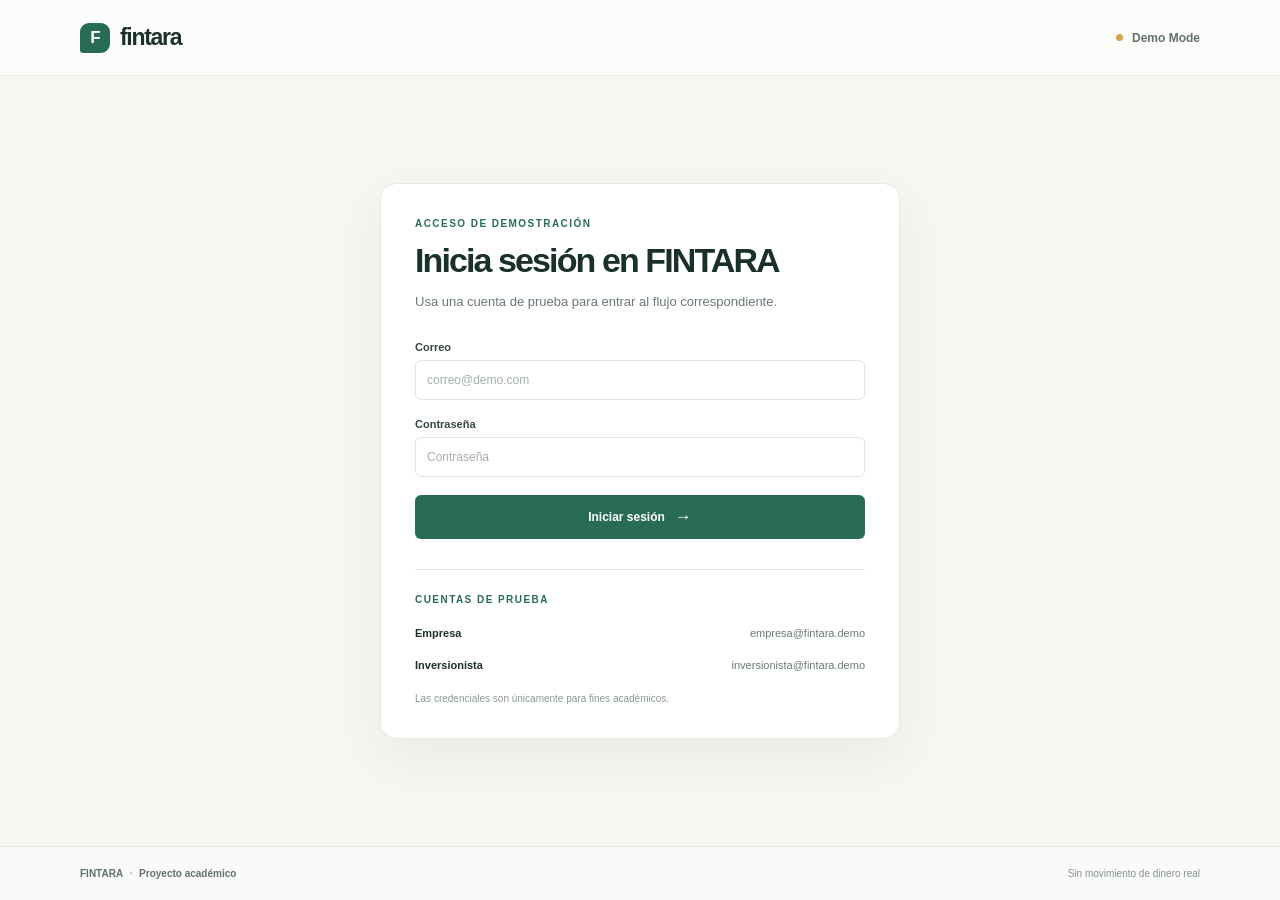
==== commit 96d0eb6f: "Add files via upload" ====
--- a/business-repayment.html
+++ b/business-repayment.html
@@ -1,4 +1,3 @@
-<<<<<<< HEAD
 <!doctype html>
 <html lang="es">
   <head>
@@ -306,268 +305,4 @@
     </script>
 
   </body>
-=======
-<!doctype html>
-<html lang="es">
-  <head>
-    <meta charset="utf-8">
-    <meta name="viewport" content="width=device-width, initial-scale=1">
-    <meta name="theme-color" content="#f6f7f3">
-
-    <title>FINTARA | Plan de pagos</title>
-
-    <link rel="stylesheet" href="styles.css">
-    <script src="auth.js" defer></script>
-    <script src="business-repayment.js" defer></script>
-  </head>
-
-  <body>
-
-    <header class="site-header">
-
-      <a class="brand" href="index.html" aria-label="FINTARA, inicio">
-        <span class="brand-mark" aria-hidden="true">F</span>
-        <span>fintara</span>
-      </a>
-
-      <span class="demo-label">
-        <span aria-hidden="true"></span>
-        Demo Mode
-      </span>
-
-    </header>
-
-
-    <main>
-
-      <section class="intro">
-
-        <p class="eyebrow">PLAN DE PAGOS</p>
-
-        <h1>Así se vería tu repago.</h1>
-
-        <p class="intro-copy">
-  Consulta las condiciones y el calendario estimado de pagos del
-  financiamiento simulado.
-</p>
-
-      </section>
-
-
-      <nav class="progress" aria-label="Avance del financiamiento">
-
-        <div class="progress-step progress-step-active">
-          <span class="step-number">1</span>
-          <span>Solicitud</span>
-        </div>
-
-        <span class="progress-line" aria-hidden="true"></span>
-
-        <div class="progress-step progress-step-active">
-          <span class="step-number">2</span>
-          <span>Fondeo</span>
-        </div>
-
-        <span class="progress-line" aria-hidden="true"></span>
-
-        <div class="progress-step progress-step-active">
-          <span class="step-number">3</span>
-          <span>Repago</span>
-        </div>
-
-      </nav>
-
-
-      <div class="repayment-layout">
-
-        <section class="repayment-card">
-
-          <div class="repayment-header">
-
-            <div>
-              <p class="eyebrow">FINANCIAMIENTO SIMULADO</p>
-              <h2>Resumen del plan de pagos</h2>
-            </div>
-
-            <span class="repayment-status">
-              Repago activo
-            </span>
-
-          </div>
-
-
-        <div class="repayment-metrics">
-
-  <div class="repayment-metric">
-    <span>Monto financiado</span>
-    <strong id="repayment-financed-amount">—</strong>
-  </div>
-
-  <div class="repayment-metric">
-    <span>Tasa anual demo</span>
-   <strong id="repayment-annual-rate">—</strong>
-  </div>
-
-  <div class="repayment-metric">
-    <span>Pago mensual estimado</span>
-    <strong id="repayment-monthly-payment">—</strong>
-  </div>
-
-  <div class="repayment-metric">
-    <span>Plazo</span>
-    <strong id="repayment-term">—</strong>
-  </div>
-
-  <div class="repayment-metric">
-    <span>Total estimado a pagar</span>
-    <strong id="repayment-total">—</strong>
-  </div>
-
-  <div class="repayment-metric">
-    <span>Comisión de plataforma</span>
-    <strong id="repayment-platform-fee">—</strong>
-  </div>
-
-</div>
-
-<div class="repayment-assumption-box">
-
-  <p class="eyebrow">SUPUESTO ACADÉMICO</p>
-
-  <p>
-    Para este demo, FINTARA utiliza una comisión de plataforma equivalente
-    al 4% del monto fondeado. Esta tarifa es un supuesto académico basado
-    en referencias del sector y no representa una comisión comercial vigente.
-  </p>
-
-  <p>
-    La comisión mostrada no incluye IVA.
-  </p>
-
-</div>
-          <div class="repayment-section">
-
-            <h3>Próximo pago</h3>
-
-            <div class="next-payment-card">
-
-              <div>
-                <span>Pago 1 de 12</span>
-                <strong id="next-payment-amount">—</strong>
-              </div>
-
-              <div>
-                <span>Estado</span>
-                <strong>Pendiente</strong>
-              </div>
-
-            </div>
-
-          </div>
-
-
-          <div class="repayment-section">
-
-            <h3>Calendario de pagos</h3>
-
-            <div class="repayment-table-wrapper">
-
-              <table class="repayment-table">
-
-                <thead>
-                  <tr>
-                    <th>Pago</th>
-                    <th>Monto</th>
-                    <th>Estado</th>
-                  </tr>
-                </thead>
-
-                <tbody id="repayment-table-body">
-                </tbody>
-
-              </table>
-
-            </div>
-
-          </div>
-
-
-          <div class="funding-note">
-
-            <span class="note-icon" aria-hidden="true">i</span>
-
-            <p>
-  <strong>Demo Mode.</strong>
-  La tasa, comisión y calendario mostrados son supuestos académicos.
-  No existen cargos, transferencias ni obligaciones de pago reales.
-</p>
-
-          </div>
-
-
-          <button
-            id="finish-business-flow-button"
-            class="submit-button"
-            type="button"
-          >
-            Finalizar demo de empresa
-            <span aria-hidden="true">✓</span>
-          </button>
-
-        </section>
-
-
-        <aside class="side-panel">
-
-          <p class="eyebrow">REPAGO</p>
-
-          <h2 id="repayment-business-name">
-            Proyecto financiado
-          </h2>
-
-          <p id="repayment-purpose">
-            —
-          </p>
-
-          <div class="side-divider"></div>
-
-          <div class="side-note">
-
-            <span class="note-icon" aria-hidden="true">i</span>
-
-            <p>
-              En una operación real, la institución autorizada gestionaría
-              el cobro y la distribución de los pagos correspondientes.
-            </p>
-
-          </div>
-
-        </aside>
-
-      </div>
-
-    </main>
-
-
-    <footer class="site-footer">
-
-      <span>
-        FINTARA
-        <span aria-hidden="true">·</span>
-        Proyecto académico
-      </span>
-
-      <span>Sin movimiento de dinero real</span>
-
-    </footer>
-
-
-    <script>
-      window.addEventListener("DOMContentLoaded", () => {
-        requireRole("business");
-      });
-    </script>
-
-  </body>
->>>>>>> da88c5f5d898c9457d59468a40252411ef643a81
 </html>
--- a/styles.css
+++ b/styles.css
@@ -1,4 +1,4 @@
-<<<<<<< HEAD
+
 :root {
   color-scheme: light;
   --ink: #1a302b;
@@ -1692,1562 +1692,4 @@
   .next-payment-amount {
     font-size: 27px;
   }
-
-=======
-:root {
-  color-scheme: light;
-  --ink: #1a302b;
-  --muted: #697873;
-  --green: #286c58;
-  --green-dark: #1e5646;
-  --green-pale: #e8f1eb;
-  --line: #e5e9e4;
-  --paper: #ffffff;
-  --canvas: #f6f7f3;
-  font-family: "Segoe UI", sans-serif;
-  font-synthesis: none;
-  text-rendering: optimizeLegibility;
-  -webkit-font-smoothing: antialiased;
-  -moz-osx-font-smoothing: grayscale;
-}
-
-* {
-  box-sizing: border-box;
-}
-
-body {
-  min-width: 320px;
-  margin: 0;
-  color: var(--ink);
-  background: var(--canvas);
-}
-
-button,
-input,
-textarea {
-  font: inherit;
-}
-
-.site-header {
-  height: 76px;
-  padding: 0 max(6.25vw, 28px);
-  display: flex;
-  justify-content: space-between;
-  align-items: center;
-  border-bottom: 1px solid #e9ece7;
-  background: rgba(255, 255, 255, 0.72);
-}
-
-.brand {
-  display: inline-flex;
-  align-items: center;
-  gap: 10px;
-  color: var(--ink);
-  font: 800 23px/1 "Segoe UI", sans-serif;
-  letter-spacing: -1.3px;
-  text-decoration: none;
-}
-
-.brand-mark {
-  width: 30px;
-  height: 30px;
-  display: grid;
-  place-items: center;
-  border-radius: 9px 9px 9px 3px;
-  color: white;
-  background: var(--green);
-  font-size: 17px;
-  letter-spacing: -1px;
-}
-
-.demo-label {
-  display: inline-flex;
-  align-items: center;
-  gap: 9px;
-  color: #61716b;
-  font-size: 12px;
-  font-weight: 600;
-}
-
-.demo-label > span {
-  width: 7px;
-  height: 7px;
-  border-radius: 50%;
-  background: #d8a34a;
-}
-
-main {
-  width: min(1120px, calc(100% - 48px));
-  margin: 0 auto;
-}
-
-.intro {
-  padding: 55px 0 26px;
-  text-align: center;
-}
-
-.eyebrow {
-  margin: 0 0 12px;
-  color: var(--green);
-  font-size: 10px;
-  font-weight: 700;
-  letter-spacing: 1.45px;
-}
-
-h1,
-h2,
-p {
-  margin-top: 0;
-}
-
-h1,
-h2 {
-  font-family: "Segoe UI", sans-serif;
-}
-
-h1 {
-  margin-bottom: 12px;
-  font-size: clamp(30px, 4vw, 42px);
-  font-weight: 700;
-  letter-spacing: -1.9px;
-  line-height: 1.14;
-}
-
-.intro-copy {
-  max-width: 510px;
-  margin: 0 auto;
-  color: var(--muted);
-  font-size: 14px;
-  line-height: 1.7;
-}
-
-.progress {
-  width: min(540px, 100%);
-  margin: 13px auto 28px;
-  display: flex;
-  align-items: center;
-  justify-content: center;
-}
-
-.progress-step {
-  display: flex;
-  align-items: center;
-  gap: 8px;
-  flex: 0 0 auto;
-  color: #99a39e;
-  font-size: 11px;
-  font-weight: 600;
-}
-
-.step-number {
-  width: 25px;
-  height: 25px;
-  display: grid;
-  place-items: center;
-  border: 1px solid #dce2dd;
-  border-radius: 50%;
-  background: white;
-  font-size: 10px;
-}
-
-.progress-step-active {
-  color: var(--green-dark);
-}
-
-.progress-step-active .step-number {
-  border-color: var(--green);
-  color: white;
-  background: var(--green);
-}
-
-.progress-line {
-  width: clamp(28px, 7vw, 76px);
-  height: 1px;
-  margin: 0 12px;
-  background: #dfe4df;
-}
-
-.content-grid {
-  display: grid;
-  grid-template-columns: minmax(0, 1.75fr) minmax(260px, 0.9fr);
-  gap: 20px;
-  align-items: start;
-  padding-bottom: 56px;
-}
-
-.form-card,
-.side-panel {
-  border: 1px solid #eaede8;
-  border-radius: 12px;
-  background: var(--paper);
-  box-shadow: 0 8px 28px rgba(29, 56, 45, 0.035);
-}
-
-.form-card {
-  padding: 29px 32px 26px;
-}
-
-.card-heading {
-  display: flex;
-  justify-content: space-between;
-  gap: 16px;
-  align-items: flex-start;
-  margin-bottom: 25px;
-}
-
-.card-heading .eyebrow {
-  margin-bottom: 8px;
-  font-size: 9px;
-}
-
-.card-heading h2,
-.side-panel h2 {
-  margin-bottom: 7px;
-  font-size: 21px;
-  font-weight: 700;
-  letter-spacing: -0.7px;
-  line-height: 1.3;
-}
-
-.section-copy {
-  margin-bottom: 0;
-  color: var(--muted);
-  font-size: 12px;
-}
-
-.lock-badge {
-  margin-top: 3px;
-  padding: 7px 9px;
-  border: 1px solid #e4ece5;
-  border-radius: 6px;
-  color: #667870;
-  background: #f8faf7;
-  font-size: 9px;
-  white-space: nowrap;
-}
-
-.lock-badge span {
-  margin-right: 3px;
-  color: #4e876f;
-  font-size: 8px;
-}
-
-fieldset {
-  min-width: 0;
-  margin: 0;
-  padding: 0 0 24px;
-  border: 0;
-}
-
-fieldset + fieldset {
-  padding-top: 21px;
-  border-top: 1px solid var(--line);
-}
-
-legend {
-  width: 100%;
-  margin-bottom: 17px;
-  color: var(--ink);
-  font: 700 13px/1.4 "Segoe UI", sans-serif;
-}
-
-legend span {
-  margin-right: 8px;
-  color: #9ba9a1;
-  font: 600 10px/1 "Segoe UI", sans-serif;
-}
-
-.field-grid {
-  display: grid;
-  grid-template-columns: repeat(2, minmax(0, 1fr));
-  gap: 15px 14px;
-}
-
-.field {
-  display: flex;
-  flex-direction: column;
-  gap: 7px;
-  color: #34463f;
-  font-size: 11px;
-  font-weight: 600;
-}
-
-.field-full {
-  grid-column: 1 / -1;
-}
-
-.field input,
-.field textarea {
-  width: 100%;
-  min-width: 0;
-  border: 1px solid #dfe5df;
-  border-radius: 6px;
-  outline: none;
-  color: var(--ink);
-  background: #fff;
-  font-size: 12px;
-  font-weight: 400;
-  transition: border-color 140ms ease, box-shadow 140ms ease;
-}
-
-.field input {
-  height: 40px;
-  padding: 0 11px;
-}
-
-.field textarea {
-  min-height: 88px;
-  padding: 10px 11px;
-  resize: vertical;
-  line-height: 1.5;
-}
-
-.field input::placeholder,
-.field textarea::placeholder {
-  color: #a5afaa;
-}
-
-.field input:focus,
-.field textarea:focus {
-  border-color: #6f9c88;
-  box-shadow: 0 0 0 3px rgba(40, 108, 88, 0.1);
-}
-
-.input-prefix,
-.input-suffix {
-  height: 40px;
-  display: flex;
-  align-items: center;
-  border: 1px solid #dfe5df;
-  border-radius: 6px;
-  color: #77857e;
-  background: white;
-}
-
-.input-prefix > span {
-  padding-left: 12px;
-  font-size: 13px;
-}
-
-.input-prefix input,
-.input-suffix input {
-  height: 100%;
-  border: 0;
-  box-shadow: none !important;
-}
-
-.input-prefix input {
-  padding-left: 6px;
-}
-
-.input-suffix input {
-  padding-right: 4px;
-}
-
-.input-suffix > span {
-  padding: 0 11px 0 4px;
-  font-size: 11px;
-}
-
-.input-prefix:focus-within,
-.input-suffix:focus-within {
-  border-color: #6f9c88;
-  box-shadow: 0 0 0 3px rgba(40, 108, 88, 0.1);
-}
-
-.field-hint {
-  color: #88958f;
-  font-size: 10px;
-  font-weight: 400;
-}
-
-.form-message {
-  margin: 0 0 14px;
-  padding: 12px 14px;
-  border: 1px solid #cfe3d4;
-  border-radius: 7px;
-  color: #285b43;
-  background: #f2f8f2;
-  font-size: 12px;
-  line-height: 1.55;
-}
-
-.form-message-error {
-  border-color: #efcfca;
-  color: #8c3f34;
-  background: #fff7f5;
-}
-
-.submit-button {
-  width: 100%;
-  min-height: 44px;
-  display: flex;
-  justify-content: center;
-  align-items: center;
-  gap: 10px;
-  border: 0;
-  border-radius: 6px;
-  color: white;
-  background: var(--green);
-  cursor: pointer;
-  font-size: 12px;
-  font-weight: 700;
-  transition: background 140ms ease, transform 140ms ease;
-}
-
-.submit-button:hover {
-  background: var(--green-dark);
-}
-
-.submit-button:active {
-  transform: translateY(1px);
-}
-
-.submit-button:focus-visible {
-  outline: 3px solid rgba(40, 108, 88, 0.25);
-  outline-offset: 2px;
-}
-
-.submit-button span {
-  font-size: 17px;
-  line-height: 1;
-}
-
-.form-footnote {
-  margin: 11px 0 0;
-  color: #89958f;
-  font-size: 10px;
-  text-align: center;
-}
-
-.side-panel {
-  padding: 24px 23px 22px;
-  overflow: hidden;
-  background: linear-gradient(160deg, #fcfdfb 0%, #f3f7f1 100%);
-}
-
-.side-icon {
-  width: 48px;
-  height: 48px;
-  margin-bottom: 22px;
-  display: grid;
-  place-items: center;
-  border: 1px solid #dce9dd;
-  border-radius: 10px;
-  color: var(--green);
-  background: #edf4ec;
-}
-
-.side-icon svg {
-  width: 32px;
-  height: 32px;
-}
-
-.side-panel .eyebrow {
-  margin-bottom: 9px;
-  font-size: 9px;
-}
-
-.side-panel h2 {
-  max-width: 240px;
-  font-size: 19px;
-}
-
-.side-panel > p:not(.eyebrow) {
-  margin-bottom: 0;
-  color: var(--muted);
-  font-size: 11px;
-  line-height: 1.7;
-}
-
-.side-divider {
-  height: 1px;
-  margin: 19px 0;
-  background: #e2e9e1;
-}
-
-.side-note {
-  display: flex;
-  align-items: flex-start;
-  gap: 9px;
-  padding: 11px;
-  border: 1px solid #e2e9dc;
-  border-radius: 7px;
-  background: rgba(255, 255, 255, 0.7);
-}
-
-.note-icon {
-  width: 16px;
-  height: 16px;
-  flex: 0 0 16px;
-  display: grid;
-  place-items: center;
-  margin-top: 1px;
-  border-radius: 50%;
-  color: white;
-  background: #6b8e72;
-  font: 700 10px/1 "Segoe UI", sans-serif;
-}
-
-.side-note p {
-  margin: 0;
-  color: #69776e;
-  font-size: 10px;
-  line-height: 1.6;
-}
-
-.side-note strong {
-  color: #35493b;
-}
-
-.side-steps {
-  display: grid;
-  gap: 13px;
-  margin-top: 20px;
-}
-
-.side-steps > div {
-  display: flex;
-  align-items: center;
-  gap: 10px;
-}
-
-.side-steps span {
-  color: #8ba093;
-  font-size: 9px;
-  font-weight: 700;
-}
-
-.side-steps p {
-  margin: 0;
-  color: #55665d;
-  font-size: 10px;
-}
-
-.site-footer {
-  min-height: 54px;
-  padding: 0 max(6.25vw, 28px);
-  display: flex;
-  justify-content: space-between;
-  align-items: center;
-  border-top: 1px solid #e7ebe6;
-  color: #84918a;
-  background: #fafbf8;
-  font-size: 10px;
-}
-
-.site-footer > span:first-child {
-  color: #607168;
-  font-weight: 600;
-}
-
-.site-footer > span:first-child span {
-  margin: 0 4px;
-  color: #a4afa8;
-}
-
-@media (max-width: 780px) {
-  .content-grid {
-    grid-template-columns: 1fr;
-  }
-
-  .side-panel {
-    display: grid;
-    grid-template-columns: auto 1fr;
-    column-gap: 16px;
-    align-items: start;
-  }
-
-  .side-icon {
-    grid-row: span 2;
-    margin-bottom: 0;
-  }
-
-  .side-panel .eyebrow {
-    align-self: end;
-  }
-
-  .side-panel h2 {
-    max-width: none;
-  }
-
-  .side-panel > p:not(.eyebrow),
-  .side-divider,
-  .side-note,
-  .side-steps {
-    grid-column: 1 / -1;
-  }
-}
-
-@media (max-width: 540px) {
-  .site-header {
-    height: 64px;
-    padding: 0 20px;
-  }
-
-  .brand {
-    font-size: 21px;
-  }
-
-  .demo-label {
-    font-size: 10px;
-  }
-
-  main {
-    width: calc(100% - 32px);
-  }
-
-  .intro {
-    padding: 39px 0 20px;
-  }
-
-  .intro-copy {
-    max-width: 390px;
-    font-size: 12px;
-  }
-
-  .progress {
-    margin-bottom: 21px;
-  }
-
-  .progress-step {
-    gap: 5px;
-    font-size: 9px;
-  }
-
-  .step-number {
-    width: 22px;
-    height: 22px;
-  }
-
-  .progress-line {
-    width: clamp(13px, 6vw, 28px);
-    margin: 0 6px;
-  }
-
-  .form-card {
-    padding: 23px 18px 21px;
-  }
-
-  .card-heading {
-    display: block;
-  }
-
-  .lock-badge {
-    display: inline-block;
-    margin-top: 13px;
-  }
-
-  .field-grid {
-    grid-template-columns: 1fr;
-  }
-
-  .field-full {
-    grid-column: auto;
-  }
-
-  .side-panel {
-    padding: 20px;
-  }
-
-  .site-footer {
-    min-height: 60px;
-    padding: 10px 18px;
-    gap: 10px;
-    font-size: 9px;
-  }
-}
-
-/* =========================================================
-   HOME PAGE
-   ========================================================= */
-
-.home-header {
-  gap: 28px;
-}
-
-.main-navigation {
-  display: flex;
-  align-items: center;
-  gap: 28px;
-  margin-left: auto;
-}
-
-.main-navigation a {
-  color: #5f7068;
-  font-size: 12px;
-  font-weight: 600;
-  text-decoration: none;
-  transition: color 140ms ease;
-}
-
-.main-navigation a:hover {
-  color: var(--green);
-}
-
-.home-main {
-  width: min(1120px, calc(100% - 48px));
-  min-height: calc(100vh - 130px);
-  display: flex;
-  align-items: center;
-}
-
-.home-hero {
-  width: 100%;
-  display: grid;
-  grid-template-columns: minmax(0, 1.25fr) minmax(300px, 0.75fr);
-  gap: 60px;
-  align-items: center;
-  padding: 76px 0;
-}
-
-.home-hero-content {
-  max-width: 650px;
-}
-
-.home-hero-content h1 {
-  max-width: 650px;
-  margin-bottom: 20px;
-  font-size: clamp(42px, 5vw, 66px);
-  line-height: 1.04;
-  letter-spacing: -3px;
-}
-
-.home-description {
-  max-width: 580px;
-  margin-bottom: 30px;
-  color: var(--muted);
-  font-size: 15px;
-  line-height: 1.75;
-}
-
-.home-actions {
-  display: flex;
-  flex-wrap: wrap;
-  gap: 12px;
-}
-
-.primary-button,
-.secondary-button {
-  min-height: 48px;
-  display: inline-flex;
-  align-items: center;
-  justify-content: center;
-  gap: 14px;
-  padding: 0 20px;
-  border-radius: 7px;
-  font-size: 12px;
-  font-weight: 700;
-  text-decoration: none;
-  transition:
-    background 140ms ease,
-    color 140ms ease,
-    border-color 140ms ease,
-    transform 140ms ease;
-}
-
-.primary-button {
-  border: 1px solid var(--green);
-  color: white;
-  background: var(--green);
-}
-
-.primary-button:hover {
-  background: var(--green-dark);
-}
-
-.secondary-button {
-  border: 1px solid #dbe2dc;
-  color: var(--ink);
-  background: white;
-}
-
-.secondary-button:hover {
-  border-color: #aabcb2;
-  color: var(--green-dark);
-}
-
-.primary-button:active,
-.secondary-button:active {
-  transform: translateY(1px);
-}
-
-.home-demo-note {
-  margin: 17px 0 0;
-  color: #8b9891;
-  font-size: 10px;
-}
-
-.home-preview {
-  padding: 31px;
-  border: 1px solid #e3e9e3;
-  border-radius: 16px;
-  background:
-    linear-gradient(
-      155deg,
-      rgba(255, 255, 255, 0.98),
-      rgba(237, 244, 236, 0.92)
-    );
-  box-shadow: 0 18px 50px rgba(29, 56, 45, 0.06);
-}
-
-.home-preview h2 {
-  margin-bottom: 27px;
-  font-size: 26px;
-  line-height: 1.25;
-}
-
-.user-option {
-  display: flex;
-  gap: 16px;
-  padding: 20px 0;
-  border-top: 1px solid #dfe7df;
-}
-
-.user-option-number {
-  padding-top: 2px;
-  color: #8da095;
-  font-size: 9px;
-  font-weight: 700;
-}
-
-.user-option strong {
-  display: block;
-  margin-bottom: 5px;
-  color: var(--ink);
-  font-size: 13px;
-}
-
-.user-option p {
-  margin: 0;
-  color: var(--muted);
-  font-size: 11px;
-  line-height: 1.6;
-}
-
-.home-side-note {
-  margin-top: 8px;
-}
-
-
-/* =========================================================
-   HOME PAGE RESPONSIVE
-   ========================================================= */
-
-@media (max-width: 820px) {
-  .main-navigation {
-    display: none;
-  }
-
-  .home-hero {
-    grid-template-columns: 1fr;
-    gap: 35px;
-    padding: 55px 0;
-  }
-
-  .home-hero-content {
-    max-width: none;
-  }
-
-  .home-preview {
-    max-width: none;
-  }
-}
-
-@media (max-width: 540px) {
-  .home-main {
-    width: calc(100% - 32px);
-    min-height: auto;
-  }
-
-  .home-hero {
-    gap: 30px;
-    padding: 45px 0;
-  }
-
-  .home-hero-content h1 {
-    font-size: 39px;
-    letter-spacing: -2px;
-  }
-
-  .home-description {
-    font-size: 13px;
-  }
-
-  .home-actions {
-    display: grid;
-    grid-template-columns: 1fr;
-  }
-
-  .primary-button,
-  .secondary-button {
-    width: 100%;
-  }
-
-  .home-preview {
-    padding: 23px 20px;
-  }
-
-  .home-preview h2 {
-    font-size: 22px;
-  }
-}
-/* =========================================================
-   LOGIN
-   ========================================================= */
-
-.login-main {
-  width: min(520px, calc(100% - 32px));
-  min-height: calc(100vh - 130px);
-  margin: 0 auto;
-  display: flex;
-  align-items: center;
-  justify-content: center;
-  padding: 48px 0;
-}
-
-.login-card {
-  width: 100%;
-  padding: 34px;
-  border: 1px solid #e3e9e3;
-  border-radius: 16px;
-  background: white;
-  box-shadow: 0 18px 50px rgba(29, 56, 45, 0.06);
-}
-
-.login-card h1 {
-  margin-bottom: 12px;
-  font-size: 34px;
-}
-
-.login-description {
-  margin-bottom: 28px;
-  color: var(--muted);
-  font-size: 13px;
-  line-height: 1.6;
-}
-
-.login-card form {
-  display: grid;
-  gap: 18px;
-}
-
-.demo-accounts {
-  margin-top: 30px;
-  padding-top: 24px;
-  border-top: 1px solid var(--line);
-}
-
-.demo-account {
-  display: flex;
-  justify-content: space-between;
-  gap: 16px;
-  padding: 10px 0;
-  color: var(--muted);
-  font-size: 11px;
-}
-
-.demo-account strong {
-  color: var(--ink);
-}
-
-.demo-account-note {
-  margin: 12px 0 0;
-  color: #8b9891;
-  font-size: 10px;
-}
-
-@media (max-width: 540px) {
-  .login-card {
-    padding: 25px 20px;
-  }
-
-  .login-card h1 {
-    font-size: 30px;
-  }
-
-  .demo-account {
-    display: grid;
-    gap: 4px;
-  }
-}
-/* =========================================================
-   BUSINESS REQUEST SUMMARY
-   ========================================================= */
-
-.summary-layout {
-  display: grid;
-  grid-template-columns: minmax(0, 1.7fr) minmax(260px, 0.8fr);
-  gap: 20px;
-  align-items: start;
-  padding-bottom: 56px;
-}
-
-.summary-card {
-  padding: 29px 32px 28px;
-  border: 1px solid #eaede8;
-  border-radius: 12px;
-  background: var(--paper);
-  box-shadow: 0 8px 28px rgba(29, 56, 45, 0.035);
-}
-
-.summary-section {
-  padding: 23px 0;
-  border-top: 1px solid var(--line);
-}
-
-.summary-section h3 {
-  margin: 0 0 16px;
-  color: var(--ink);
-  font-size: 13px;
-}
-
-.summary-grid {
-  display: grid;
-  grid-template-columns: repeat(2, minmax(0, 1fr));
-  gap: 18px;
-}
-
-.summary-item {
-  display: flex;
-  flex-direction: column;
-  gap: 5px;
-}
-
-.summary-item-full {
-  grid-column: 1 / -1;
-}
-
-.summary-item span {
-  color: #89958f;
-  font-size: 10px;
-}
-
-.summary-item strong {
-  color: var(--ink);
-  font-size: 12px;
-  font-weight: 600;
-  line-height: 1.5;
-}
-
-.summary-actions {
-  display: grid;
-  grid-template-columns: auto 1fr;
-  gap: 12px;
-  margin-top: 22px;
-}
-
-.summary-confirm-button {
-  width: 100%;
-}
-
-@media (max-width: 780px) {
-  .summary-layout {
-    grid-template-columns: 1fr;
-  }
-}
-
-@media (max-width: 540px) {
-  .summary-card {
-    padding: 23px 18px;
-  }
-
-  .summary-grid {
-    grid-template-columns: 1fr;
-  }
-
-  .summary-item-full {
-    grid-column: auto;
-  }
-
-  .summary-actions {
-    grid-template-columns: 1fr;
-  }
-
-  .summary-actions .secondary-button {
-    width: 100%;
-  }
-}
-/* =========================================================
-   BUSINESS PROJECT STATUS
-   ========================================================= */
-
-.status-layout {
-  display: grid;
-  grid-template-columns: minmax(0, 1.7fr) minmax(260px, 0.8fr);
-  gap: 20px;
-  align-items: start;
-  padding-bottom: 56px;
-}
-
-.status-card {
-  padding: 30px 32px;
-  border: 1px solid #eaede8;
-  border-radius: 12px;
-  background: var(--paper);
-  box-shadow: 0 8px 28px rgba(29, 56, 45, 0.035);
-}
-
-.status-badge {
-  width: fit-content;
-  margin-bottom: 18px;
-  padding: 7px 10px;
-  border: 1px solid #cfe3d4;
-  border-radius: 999px;
-  color: #285b43;
-  background: #f2f8f2;
-  font-size: 10px;
-  font-weight: 700;
-}
-
-.status-card h2 {
-  margin-bottom: 10px;
-  font-size: 24px;
-}
-
-.status-copy {
-  max-width: 620px;
-  margin-bottom: 25px;
-  color: var(--muted);
-  font-size: 12px;
-  line-height: 1.7;
-}
-
-.status-summary {
-  display: grid;
-  grid-template-columns: repeat(3, minmax(0, 1fr));
-  gap: 12px;
-  margin-bottom: 27px;
-}
-
-.status-summary-item {
-  padding: 14px;
-  border: 1px solid var(--line);
-  border-radius: 8px;
-  background: #fafbf8;
-}
-
-.status-summary-item span {
-  display: block;
-  margin-bottom: 5px;
-  color: #8b9891;
-  font-size: 9px;
-}
-
-.status-summary-item strong {
-  color: var(--ink);
-  font-size: 12px;
-}
-
-.status-process {
-  margin-bottom: 24px;
-  padding-top: 22px;
-  border-top: 1px solid var(--line);
-}
-
-.status-process h3 {
-  margin: 0 0 18px;
-  font-size: 13px;
-}
-
-.status-step {
-  display: flex;
-  gap: 13px;
-  margin-bottom: 17px;
-}
-
-.status-step-icon {
-  width: 25px;
-  height: 25px;
-  flex: 0 0 25px;
-  display: grid;
-  place-items: center;
-  border: 1px solid #dce2dd;
-  border-radius: 50%;
-  color: #738079;
-  background: white;
-  font-size: 9px;
-  font-weight: 700;
-}
-
-.status-step-current {
-  border-color: var(--green);
-  color: white;
-  background: var(--green);
-}
-
-.status-step strong {
-  display: block;
-  margin-bottom: 3px;
-  color: var(--ink);
-  font-size: 11px;
-}
-
-.status-step p {
-  margin: 0;
-  color: var(--muted);
-  font-size: 10px;
-  line-height: 1.6;
-}
-
-@media (max-width: 780px) {
-  .status-layout {
-    grid-template-columns: 1fr;
-  }
-}
-
-@media (max-width: 540px) {
-  .status-card {
-    padding: 23px 18px;
-  }
-
-  .status-summary {
-    grid-template-columns: 1fr;
-  }
-}
-/* =========================================================
-   BUSINESS FUNDING PROGRESS
-   ========================================================= */
-
-.funding-layout {
-  display: grid;
-  grid-template-columns: minmax(0, 1.7fr) minmax(260px, 0.8fr);
-  gap: 20px;
-  align-items: start;
-  padding-bottom: 56px;
-}
-
-.funding-card {
-  padding: 30px 32px;
-  border: 1px solid #eaede8;
-  border-radius: 12px;
-  background: var(--paper);
-  box-shadow: 0 8px 28px rgba(29, 56, 45, 0.035);
-}
-
-.funding-header {
-  display: flex;
-  justify-content: space-between;
-  gap: 20px;
-  align-items: flex-start;
-  margin-bottom: 30px;
-}
-
-.funding-header h2 {
-  margin-bottom: 0;
-  font-size: 24px;
-}
-
-.funding-status {
-  padding: 7px 10px;
-  border: 1px solid #cfe3d4;
-  border-radius: 999px;
-  color: #285b43;
-  background: #f2f8f2;
-  font-size: 10px;
-  font-weight: 700;
-}
-
-.funding-main-number {
-  margin-bottom: 18px;
-}
-
-.funding-main-number > span {
-  display: block;
-  margin-bottom: 6px;
-  color: #8b9891;
-  font-size: 10px;
-}
-
-.funding-main-number strong {
-  display: block;
-  margin-bottom: 4px;
-  color: var(--ink);
-  font-size: 34px;
-  letter-spacing: -1px;
-}
-
-.funding-main-number p {
-  margin: 0;
-  color: var(--muted);
-  font-size: 11px;
-}
-
-.funding-progress-bar {
-  width: 100%;
-  height: 10px;
-  overflow: hidden;
-  border-radius: 999px;
-  background: #e8ece8;
-}
-
-.funding-progress-fill {
-  width: 0;
-  height: 100%;
-  border-radius: inherit;
-  background: var(--green);
-  transition: width 500ms ease;
-}
-
-.funding-percentage-row {
-  display: flex;
-  justify-content: space-between;
-  margin-top: 8px;
-  color: var(--muted);
-  font-size: 10px;
-}
-
-.funding-percentage-row strong {
-  color: var(--green-dark);
-}
-
-.funding-metrics {
-  display: grid;
-  grid-template-columns: repeat(3, minmax(0, 1fr));
-  gap: 12px;
-  margin: 26px 0;
-}
-
-.funding-metric {
-  padding: 14px;
-  border: 1px solid var(--line);
-  border-radius: 8px;
-  background: #fafbf8;
-}
-
-.funding-metric span {
-  display: block;
-  margin-bottom: 6px;
-  color: #89958f;
-  font-size: 9px;
-}
-
-.funding-metric strong {
-  color: var(--ink);
-  font-size: 12px;
-}
-
-.funding-note {
-  display: flex;
-  gap: 10px;
-  margin-bottom: 22px;
-  padding: 13px;
-  border: 1px solid #e2e9dc;
-  border-radius: 8px;
-  background: #f8faf7;
-}
-
-.funding-note p {
-  margin: 0;
-  color: var(--muted);
-  font-size: 10px;
-  line-height: 1.6;
-}
-
-@media (max-width: 780px) {
-  .funding-layout {
-    grid-template-columns: 1fr;
-  }
-}
-
-@media (max-width: 540px) {
-  .funding-card {
-    padding: 23px 18px;
-  }
-
-  .funding-header {
-    display: block;
-  }
-
-  .funding-status {
-    display: inline-block;
-    margin-top: 15px;
-  }
-
-  .funding-metrics {
-    grid-template-columns: 1fr;
-  }
-}
-/* =========================================================
-   BUSINESS FUNDING COMPLETED
-   ========================================================= */
-
-.funded-layout {
-  display: grid;
-  grid-template-columns: minmax(0, 1.7fr) minmax(260px, 0.8fr);
-  gap: 20px;
-  align-items: start;
-  padding-bottom: 56px;
-}
-
-.funded-card {
-  padding: 30px 32px;
-  border: 1px solid #eaede8;
-  border-radius: 12px;
-  background: var(--paper);
-  box-shadow: 0 8px 28px rgba(29, 56, 45, 0.035);
-}
-
-.funded-success-icon {
-  width: 48px;
-  height: 48px;
-  display: grid;
-  place-items: center;
-  margin-bottom: 16px;
-  border-radius: 50%;
-  color: white;
-  background: var(--green);
-  font-size: 21px;
-  font-weight: 700;
-}
-
-.funded-status {
-  display: inline-block;
-  margin-bottom: 22px;
-  padding: 7px 10px;
-  border: 1px solid #cfe3d4;
-  border-radius: 999px;
-  color: #285b43;
-  background: #f2f8f2;
-  font-size: 10px;
-  font-weight: 700;
-}
-
-.funded-card h2 {
-  margin-bottom: 10px;
-  font-size: 24px;
-}
-
-.funded-copy {
-  max-width: 620px;
-  margin-bottom: 26px;
-  color: var(--muted);
-  font-size: 12px;
-  line-height: 1.7;
-}
-
-.funded-total {
-  margin-bottom: 17px;
-}
-
-.funded-total span {
-  display: block;
-  margin-bottom: 6px;
-  color: #89958f;
-  font-size: 10px;
-}
-
-.funded-total strong {
-  color: var(--ink);
-  font-size: 34px;
-  letter-spacing: -1px;
-}
-
-.funded-progress-bar {
-  width: 100%;
-  height: 10px;
-  overflow: hidden;
-  border-radius: 999px;
-  background: #e8ece8;
-}
-
-.funded-progress-fill {
-  width: 100%;
-  height: 100%;
-  border-radius: inherit;
-  background: var(--green);
-}
-
-.funded-progress-label {
-  display: flex;
-  justify-content: space-between;
-  margin-top: 8px;
-  color: var(--muted);
-  font-size: 10px;
-}
-
-.funded-progress-label strong {
-  color: var(--green-dark);
-}
-
-.funded-metrics {
-  display: grid;
-  grid-template-columns: repeat(3, minmax(0, 1fr));
-  gap: 12px;
-  margin: 26px 0;
-}
-
-.funded-metric {
-  padding: 14px;
-  border: 1px solid var(--line);
-  border-radius: 8px;
-  background: #fafbf8;
-}
-
-.funded-metric span {
-  display: block;
-  margin-bottom: 6px;
-  color: #89958f;
-  font-size: 9px;
-}
-
-.funded-metric strong {
-  color: var(--ink);
-  font-size: 12px;
-}
-
-.funded-next-step {
-  margin-bottom: 20px;
-  padding: 20px;
-  border: 1px solid var(--line);
-  border-radius: 9px;
-  background: #fafbf8;
-}
-
-.funded-next-step h3 {
-  margin: 0 0 8px;
-  color: var(--ink);
-  font-size: 13px;
-}
-
-.funded-next-step p:not(.eyebrow) {
-  margin: 0;
-  color: var(--muted);
-  font-size: 10px;
-  line-height: 1.65;
-}
-
-@media (max-width: 780px) {
-  .funded-layout {
-    grid-template-columns: 1fr;
-  }
-}
-
-@media (max-width: 540px) {
-  .funded-card {
-    padding: 23px 18px;
-  }
-
-  .funded-metrics {
-    grid-template-columns: 1fr;
-  }
-}
-.repayment-assumption-box {
-  margin-bottom: 26px;
-  padding: 16px;
-  border: 1px solid #dfe8df;
-  border-radius: 8px;
-  background: #f6f9f5;
-}
-
-.repayment-assumption-box p:not(.eyebrow) {
-  margin: 0 0 7px;
-  color: var(--muted);
-  font-size: 10px;
-  line-height: 1.65;
-}
-
-.repayment-assumption-box p:last-child {
-  margin-bottom: 0;
->>>>>>> da88c5f5d898c9457d59468a40252411ef643a81
 }
